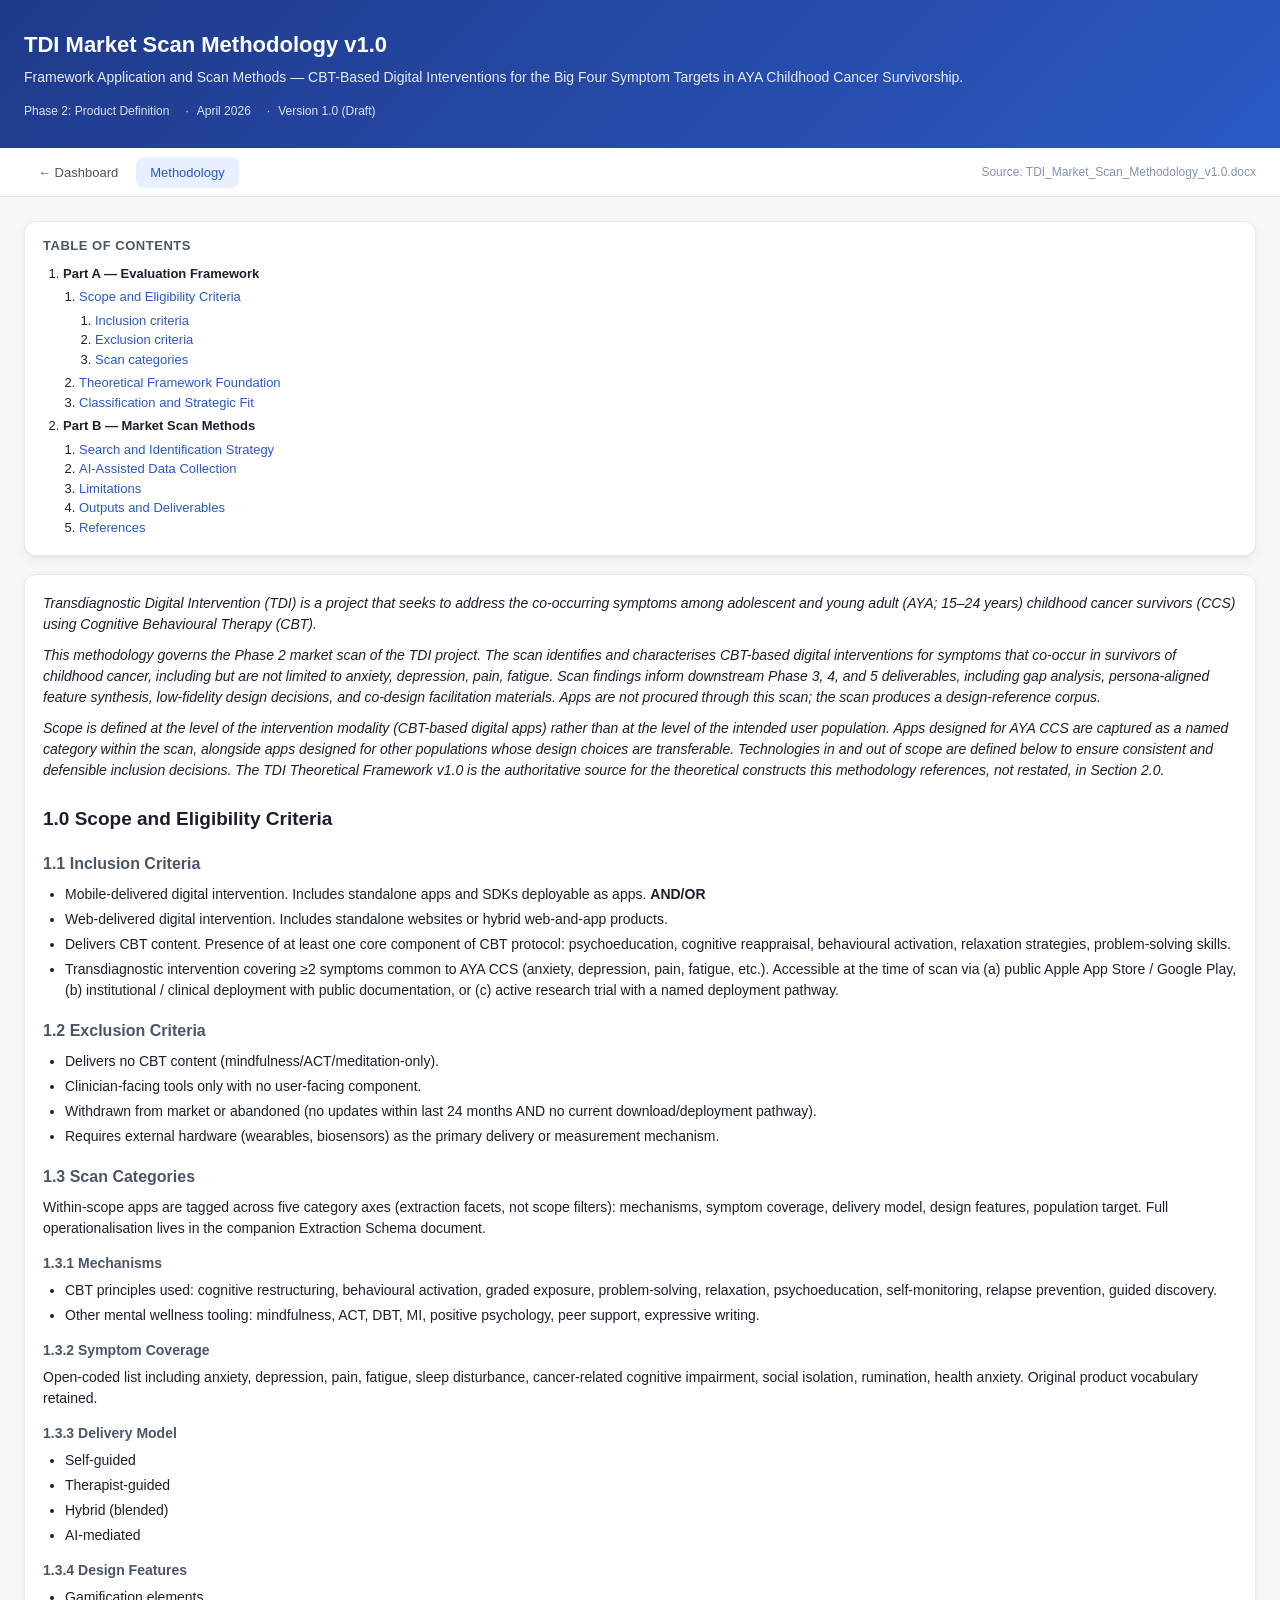
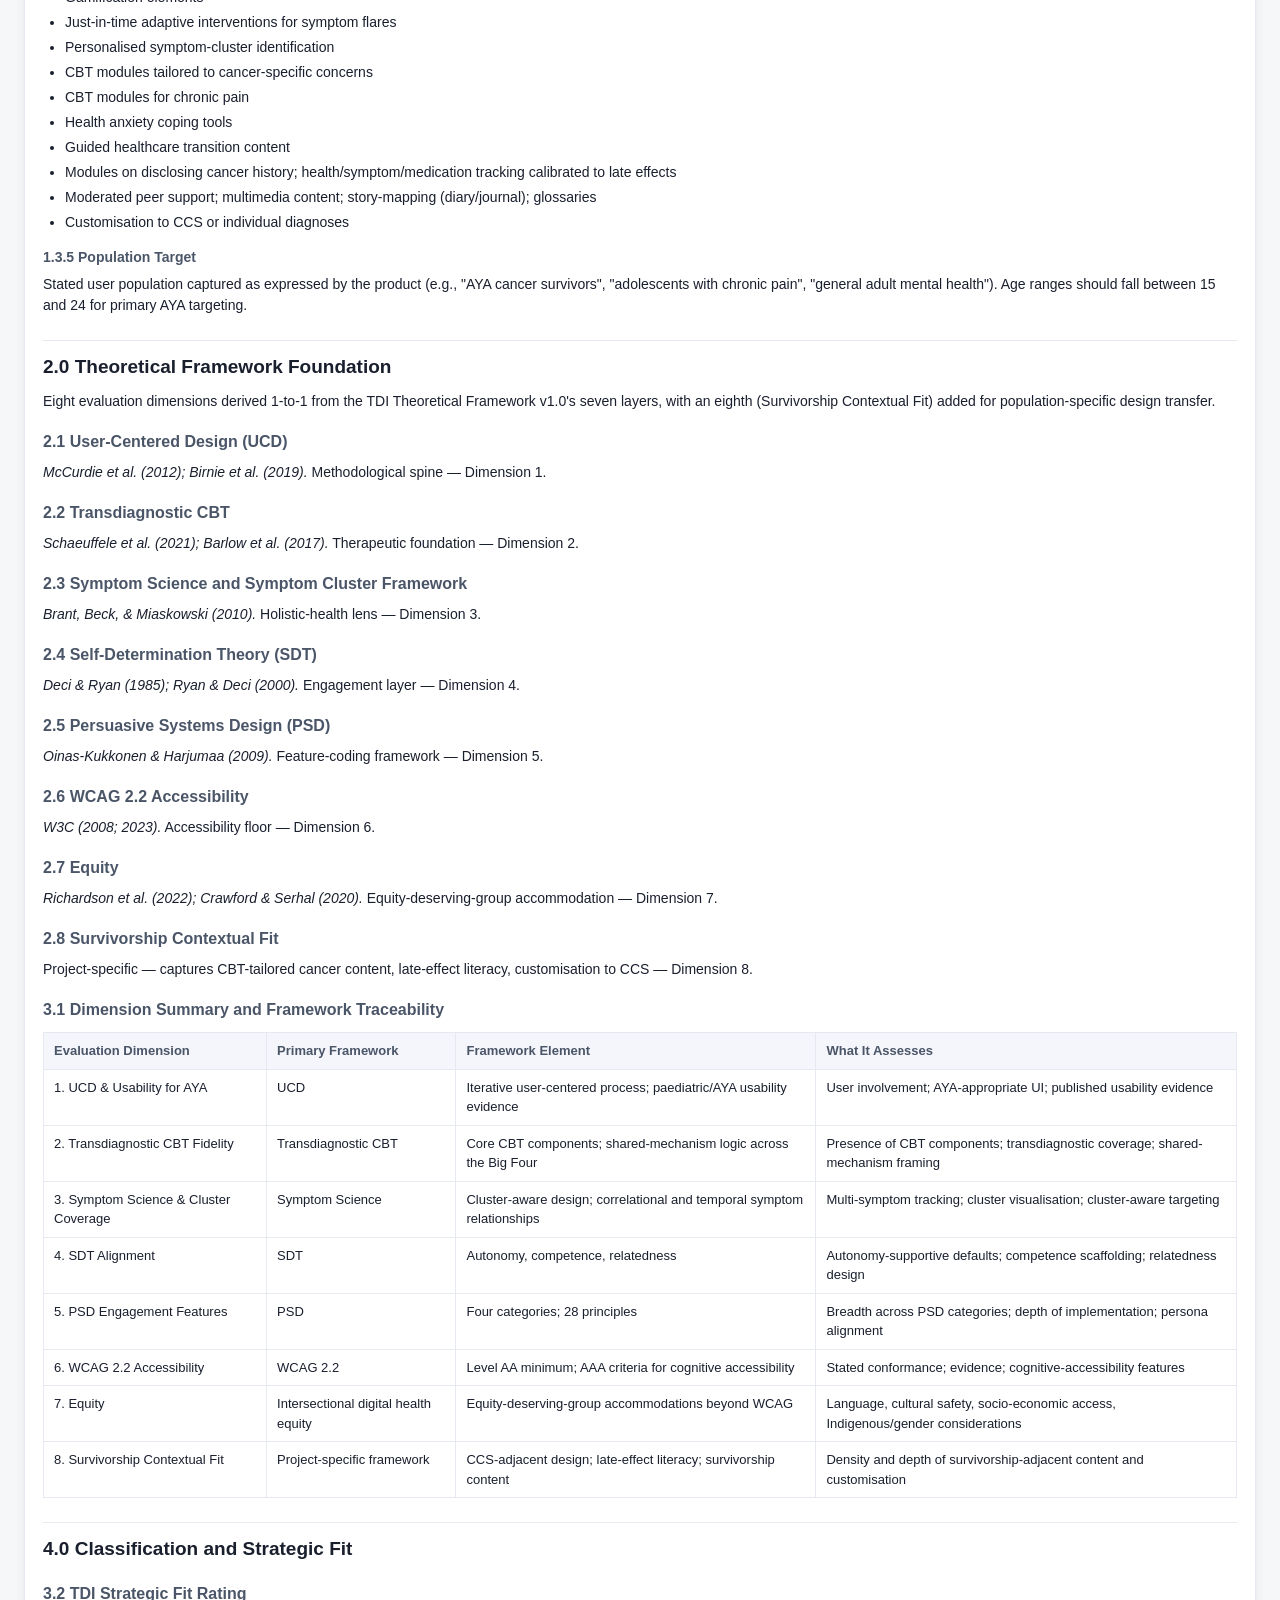
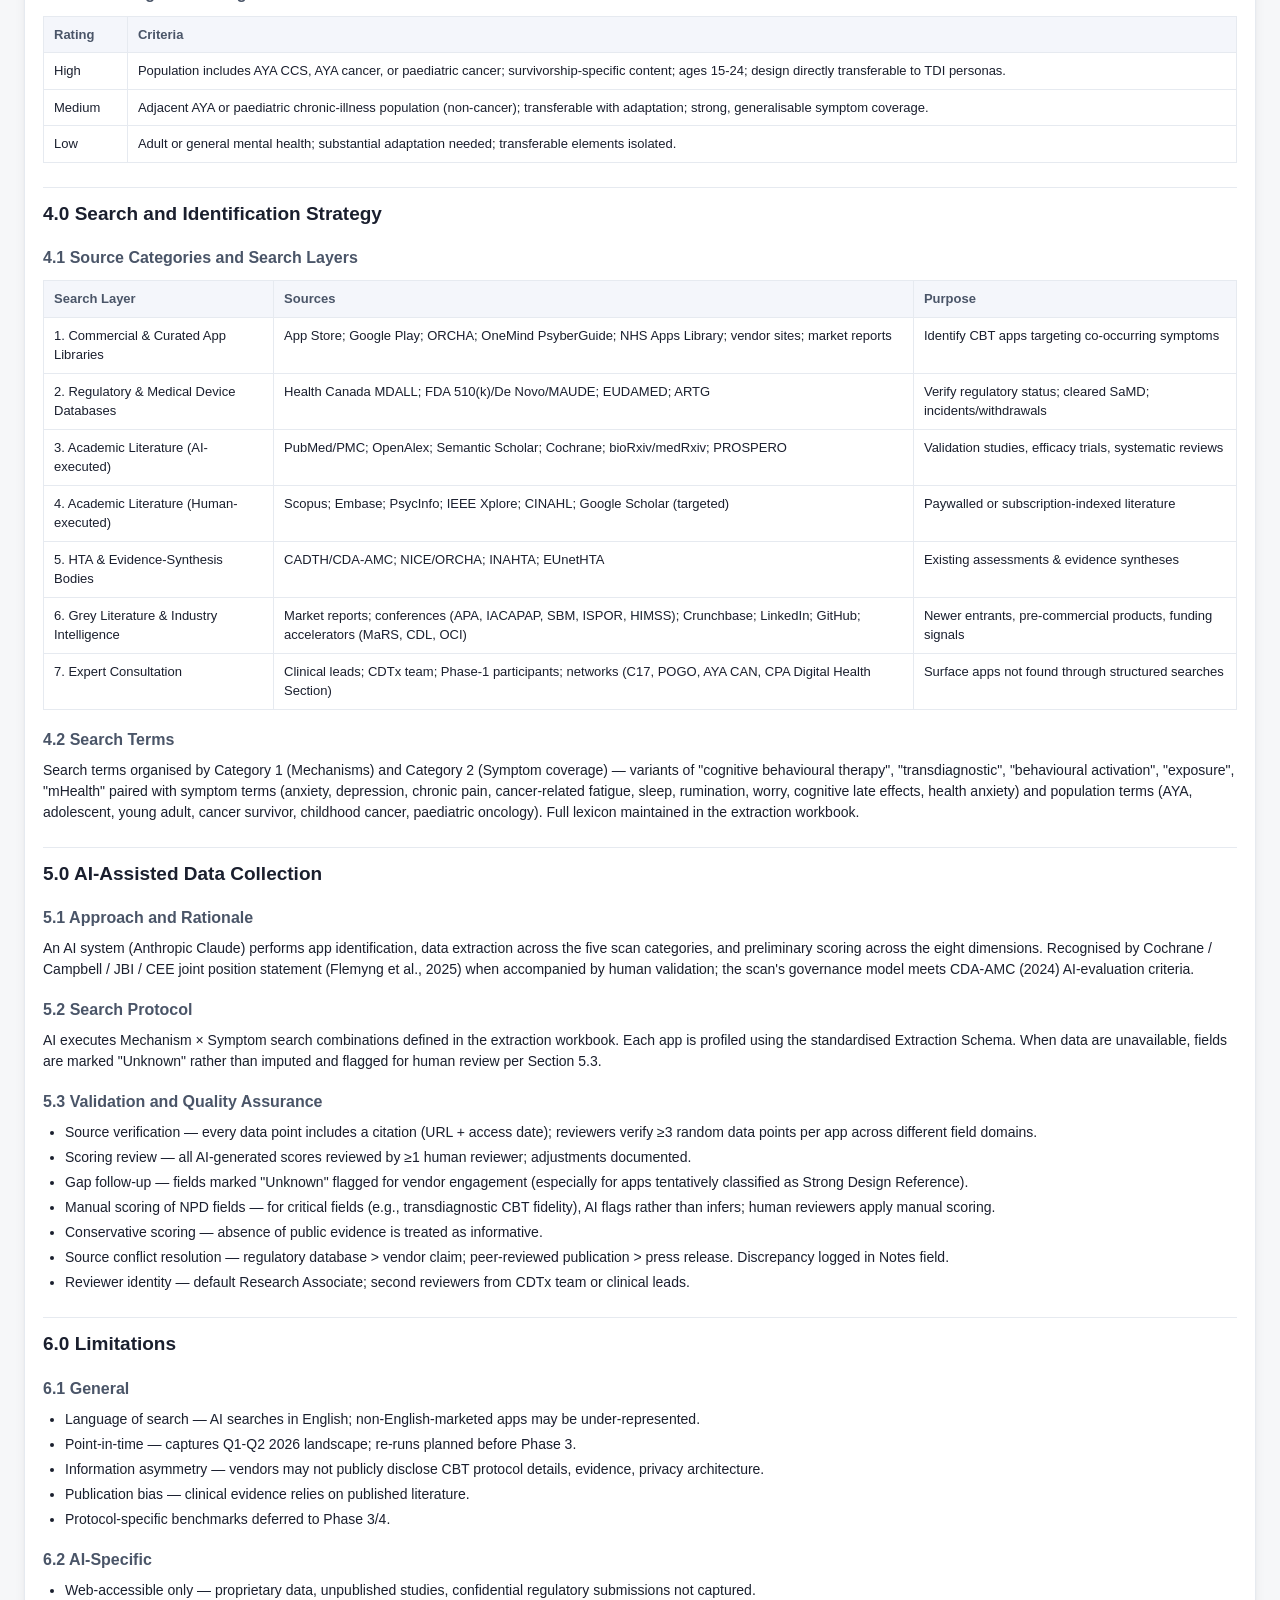
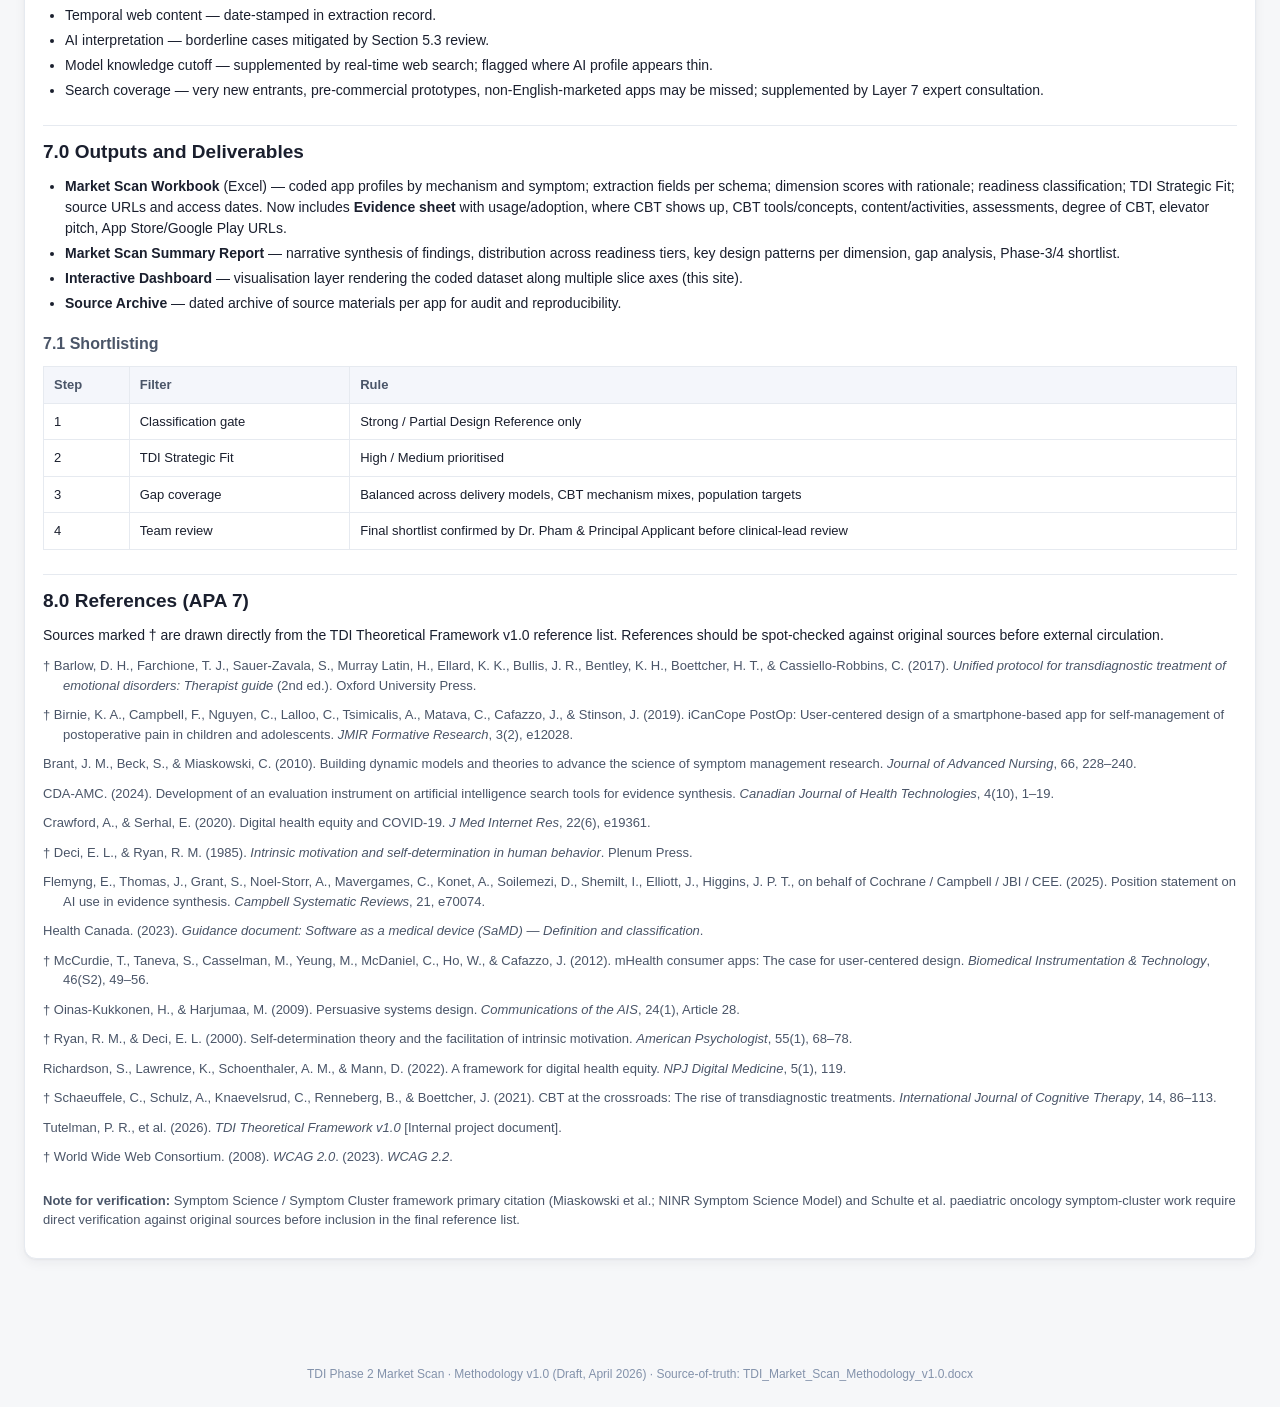
==== methodology.html @ 1209a98f "Add files via upload" ====
<!DOCTYPE html>
<html lang="en">
<head>
<meta charset="UTF-8" />
<meta name="viewport" content="width=device-width, initial-scale=1.0" />
<title>TDI Phase 2 Market Scan — Methodology v1.0</title>
<link rel="stylesheet" href="styles.css" />
</head>
<body>

<header class="hero">
  <div class="hero-inner">
    <h1>TDI Market Scan Methodology v1.0</h1>
    <p class="lede">Framework Application and Scan Methods — CBT-Based Digital Interventions for the Big Four Symptom Targets in AYA Childhood Cancer Survivorship.</p>
    <div class="hero-meta">
      <span>Phase 2: Product Definition</span>
      <span>April 2026</span>
      <span>Version 1.0 (Draft)</span>
    </div>
  </div>
</header>

<nav class="tabs">
  <div class="tabs-inner">
    <button><a href="index.html" style="color:inherit;text-decoration:none;">&larr; Dashboard</a></button>
    <button class="active">Methodology</button>
    <div class="spacer"></div>
    <span class="meta">Source: TDI_Market_Scan_Methodology_v1.0.docx</span>
  </div>
</nav>

<main class="shell">

  <div class="method-toc">
    <h3>Table of Contents</h3>
    <ol>
      <li><strong>Part A — Evaluation Framework</strong>
        <ol>
          <li><a href="#s1">Scope and Eligibility Criteria</a>
            <ol>
              <li><a href="#s1-1">Inclusion criteria</a></li>
              <li><a href="#s1-2">Exclusion criteria</a></li>
              <li><a href="#s1-3">Scan categories</a></li>
            </ol>
          </li>
          <li><a href="#s2">Theoretical Framework Foundation</a></li>
          <li><a href="#s3">Classification and Strategic Fit</a></li>
        </ol>
      </li>
      <li><strong>Part B — Market Scan Methods</strong>
        <ol>
          <li><a href="#s4">Search and Identification Strategy</a></li>
          <li><a href="#s5">AI-Assisted Data Collection</a></li>
          <li><a href="#s6">Limitations</a></li>
          <li><a href="#s7">Outputs and Deliverables</a></li>
          <li><a href="#s8">References</a></li>
        </ol>
      </li>
    </ol>
  </div>

  <article class="panel method-body">

    <p><em>Transdiagnostic Digital Intervention (TDI) is a project that seeks to address the co-occurring symptoms among adolescent and young adult (AYA; 15–24 years) childhood cancer survivors (CCS) using Cognitive Behavioural Therapy (CBT).</em></p>
    <p><em>This methodology governs the Phase 2 market scan of the TDI project. The scan identifies and characterises CBT-based digital interventions for symptoms that co-occur in survivors of childhood cancer, including but are not limited to anxiety, depression, pain, fatigue. Scan findings inform downstream Phase 3, 4, and 5 deliverables, including gap analysis, persona-aligned feature synthesis, low-fidelity design decisions, and co-design facilitation materials. Apps are not procured through this scan; the scan produces a design-reference corpus.</em></p>
    <p><em>Scope is defined at the level of the intervention modality (CBT-based digital apps) rather than at the level of the intended user population. Apps designed for AYA CCS are captured as a named category within the scan, alongside apps designed for other populations whose design choices are transferable. Technologies in and out of scope are defined below to ensure consistent and defensible inclusion decisions. The TDI Theoretical Framework v1.0 is the authoritative source for the theoretical constructs this methodology references, not restated, in Section 2.0.</em></p>

    <h2 id="s1">1.0 Scope and Eligibility Criteria</h2>

    <h3 id="s1-1">1.1 Inclusion Criteria</h3>
    <ul>
      <li>Mobile-delivered digital intervention. Includes standalone apps and SDKs deployable as apps. <strong>AND/OR</strong></li>
      <li>Web-delivered digital intervention. Includes standalone websites or hybrid web-and-app products.</li>
      <li>Delivers CBT content. Presence of at least one core component of CBT protocol: psychoeducation, cognitive reappraisal, behavioural activation, relaxation strategies, problem-solving skills.</li>
      <li>Transdiagnostic intervention covering ≥2 symptoms common to AYA CCS (anxiety, depression, pain, fatigue, etc.). Accessible at the time of scan via (a) public Apple App Store / Google Play, (b) institutional / clinical deployment with public documentation, or (c) active research trial with a named deployment pathway.</li>
    </ul>

    <h3 id="s1-2">1.2 Exclusion Criteria</h3>
    <ul>
      <li>Delivers no CBT content (mindfulness/ACT/meditation-only).</li>
      <li>Clinician-facing tools only with no user-facing component.</li>
      <li>Withdrawn from market or abandoned (no updates within last 24 months AND no current download/deployment pathway).</li>
      <li>Requires external hardware (wearables, biosensors) as the primary delivery or measurement mechanism.</li>
    </ul>

    <h3 id="s1-3">1.3 Scan Categories</h3>
    <p>Within-scope apps are tagged across five category axes (extraction facets, not scope filters): mechanisms, symptom coverage, delivery model, design features, population target. Full operationalisation lives in the companion Extraction Schema document.</p>

    <h4>1.3.1 Mechanisms</h4>
    <ul>
      <li>CBT principles used: cognitive restructuring, behavioural activation, graded exposure, problem-solving, relaxation, psychoeducation, self-monitoring, relapse prevention, guided discovery.</li>
      <li>Other mental wellness tooling: mindfulness, ACT, DBT, MI, positive psychology, peer support, expressive writing.</li>
    </ul>

    <h4>1.3.2 Symptom Coverage</h4>
    <p>Open-coded list including anxiety, depression, pain, fatigue, sleep disturbance, cancer-related cognitive impairment, social isolation, rumination, health anxiety. Original product vocabulary retained.</p>

    <h4>1.3.3 Delivery Model</h4>
    <ul>
      <li>Self-guided</li>
      <li>Therapist-guided</li>
      <li>Hybrid (blended)</li>
      <li>AI-mediated</li>
    </ul>

    <h4>1.3.4 Design Features</h4>
    <ul>
      <li>Gamification elements</li>
      <li>Just-in-time adaptive interventions for symptom flares</li>
      <li>Personalised symptom-cluster identification</li>
      <li>CBT modules tailored to cancer-specific concerns</li>
      <li>CBT modules for chronic pain</li>
      <li>Health anxiety coping tools</li>
      <li>Guided healthcare transition content</li>
      <li>Modules on disclosing cancer history; health/symptom/medication tracking calibrated to late effects</li>
      <li>Moderated peer support; multimedia content; story-mapping (diary/journal); glossaries</li>
      <li>Customisation to CCS or individual diagnoses</li>
    </ul>

    <h4>1.3.5 Population Target</h4>
    <p>Stated user population captured as expressed by the product (e.g., "AYA cancer survivors", "adolescents with chronic pain", "general adult mental health"). Age ranges should fall between 15 and 24 for primary AYA targeting.</p>

    <h2 id="s2">2.0 Theoretical Framework Foundation</h2>
    <p>Eight evaluation dimensions derived 1-to-1 from the TDI Theoretical Framework v1.0's seven layers, with an eighth (Survivorship Contextual Fit) added for population-specific design transfer.</p>

    <h3>2.1 User-Centered Design (UCD)</h3>
    <p><em>McCurdie et al. (2012); Birnie et al. (2019).</em> Methodological spine — Dimension 1.</p>
    <h3>2.2 Transdiagnostic CBT</h3>
    <p><em>Schaeuffele et al. (2021); Barlow et al. (2017).</em> Therapeutic foundation — Dimension 2.</p>
    <h3>2.3 Symptom Science and Symptom Cluster Framework</h3>
    <p><em>Brant, Beck, &amp; Miaskowski (2010).</em> Holistic-health lens — Dimension 3.</p>
    <h3>2.4 Self-Determination Theory (SDT)</h3>
    <p><em>Deci &amp; Ryan (1985); Ryan &amp; Deci (2000).</em> Engagement layer — Dimension 4.</p>
    <h3>2.5 Persuasive Systems Design (PSD)</h3>
    <p><em>Oinas-Kukkonen &amp; Harjumaa (2009).</em> Feature-coding framework — Dimension 5.</p>
    <h3>2.6 WCAG 2.2 Accessibility</h3>
    <p><em>W3C (2008; 2023).</em> Accessibility floor — Dimension 6.</p>
    <h3>2.7 Equity</h3>
    <p><em>Richardson et al. (2022); Crawford &amp; Serhal (2020).</em> Equity-deserving-group accommodation — Dimension 7.</p>
    <h3>2.8 Survivorship Contextual Fit</h3>
    <p>Project-specific — captures CBT-tailored cancer content, late-effect literacy, customisation to CCS — Dimension 8.</p>

    <h3>3.1 Dimension Summary and Framework Traceability</h3>
    <table>
      <thead><tr><th>Evaluation Dimension</th><th>Primary Framework</th><th>Framework Element</th><th>What It Assesses</th></tr></thead>
      <tbody>
        <tr><td>1. UCD &amp; Usability for AYA</td><td>UCD</td><td>Iterative user-centered process; paediatric/AYA usability evidence</td><td>User involvement; AYA-appropriate UI; published usability evidence</td></tr>
        <tr><td>2. Transdiagnostic CBT Fidelity</td><td>Transdiagnostic CBT</td><td>Core CBT components; shared-mechanism logic across the Big Four</td><td>Presence of CBT components; transdiagnostic coverage; shared-mechanism framing</td></tr>
        <tr><td>3. Symptom Science &amp; Cluster Coverage</td><td>Symptom Science</td><td>Cluster-aware design; correlational and temporal symptom relationships</td><td>Multi-symptom tracking; cluster visualisation; cluster-aware targeting</td></tr>
        <tr><td>4. SDT Alignment</td><td>SDT</td><td>Autonomy, competence, relatedness</td><td>Autonomy-supportive defaults; competence scaffolding; relatedness design</td></tr>
        <tr><td>5. PSD Engagement Features</td><td>PSD</td><td>Four categories; 28 principles</td><td>Breadth across PSD categories; depth of implementation; persona alignment</td></tr>
        <tr><td>6. WCAG 2.2 Accessibility</td><td>WCAG 2.2</td><td>Level AA minimum; AAA criteria for cognitive accessibility</td><td>Stated conformance; evidence; cognitive-accessibility features</td></tr>
        <tr><td>7. Equity</td><td>Intersectional digital health equity</td><td>Equity-deserving-group accommodations beyond WCAG</td><td>Language, cultural safety, socio-economic access, Indigenous/gender considerations</td></tr>
        <tr><td>8. Survivorship Contextual Fit</td><td>Project-specific framework</td><td>CCS-adjacent design; late-effect literacy; survivorship content</td><td>Density and depth of survivorship-adjacent content and customisation</td></tr>
      </tbody>
    </table>

    <h2 id="s3">4.0 Classification and Strategic Fit</h2>
    <h3>3.2 TDI Strategic Fit Rating</h3>
    <table>
      <thead><tr><th>Rating</th><th>Criteria</th></tr></thead>
      <tbody>
        <tr><td>High</td><td>Population includes AYA CCS, AYA cancer, or paediatric cancer; survivorship-specific content; ages 15-24; design directly transferable to TDI personas.</td></tr>
        <tr><td>Medium</td><td>Adjacent AYA or paediatric chronic-illness population (non-cancer); transferable with adaptation; strong, generalisable symptom coverage.</td></tr>
        <tr><td>Low</td><td>Adult or general mental health; substantial adaptation needed; transferable elements isolated.</td></tr>
      </tbody>
    </table>

    <h2 id="s4">4.0 Search and Identification Strategy</h2>
    <h3>4.1 Source Categories and Search Layers</h3>
    <table>
      <thead><tr><th>Search Layer</th><th>Sources</th><th>Purpose</th></tr></thead>
      <tbody>
        <tr><td>1. Commercial &amp; Curated App Libraries</td><td>App Store; Google Play; ORCHA; OneMind PsyberGuide; NHS Apps Library; vendor sites; market reports</td><td>Identify CBT apps targeting co-occurring symptoms</td></tr>
        <tr><td>2. Regulatory &amp; Medical Device Databases</td><td>Health Canada MDALL; FDA 510(k)/De Novo/MAUDE; EUDAMED; ARTG</td><td>Verify regulatory status; cleared SaMD; incidents/withdrawals</td></tr>
        <tr><td>3. Academic Literature (AI-executed)</td><td>PubMed/PMC; OpenAlex; Semantic Scholar; Cochrane; bioRxiv/medRxiv; PROSPERO</td><td>Validation studies, efficacy trials, systematic reviews</td></tr>
        <tr><td>4. Academic Literature (Human-executed)</td><td>Scopus; Embase; PsycInfo; IEEE Xplore; CINAHL; Google Scholar (targeted)</td><td>Paywalled or subscription-indexed literature</td></tr>
        <tr><td>5. HTA &amp; Evidence-Synthesis Bodies</td><td>CADTH/CDA-AMC; NICE/ORCHA; INAHTA; EUnetHTA</td><td>Existing assessments &amp; evidence syntheses</td></tr>
        <tr><td>6. Grey Literature &amp; Industry Intelligence</td><td>Market reports; conferences (APA, IACAPAP, SBM, ISPOR, HIMSS); Crunchbase; LinkedIn; GitHub; accelerators (MaRS, CDL, OCI)</td><td>Newer entrants, pre-commercial products, funding signals</td></tr>
        <tr><td>7. Expert Consultation</td><td>Clinical leads; CDTx team; Phase-1 participants; networks (C17, POGO, AYA CAN, CPA Digital Health Section)</td><td>Surface apps not found through structured searches</td></tr>
      </tbody>
    </table>

    <h3>4.2 Search Terms</h3>
    <p>Search terms organised by Category 1 (Mechanisms) and Category 2 (Symptom coverage) — variants of "cognitive behavioural therapy", "transdiagnostic", "behavioural activation", "exposure", "mHealth" paired with symptom terms (anxiety, depression, chronic pain, cancer-related fatigue, sleep, rumination, worry, cognitive late effects, health anxiety) and population terms (AYA, adolescent, young adult, cancer survivor, childhood cancer, paediatric oncology). Full lexicon maintained in the extraction workbook.</p>

    <h2 id="s5">5.0 AI-Assisted Data Collection</h2>
    <h3>5.1 Approach and Rationale</h3>
    <p>An AI system (Anthropic Claude) performs app identification, data extraction across the five scan categories, and preliminary scoring across the eight dimensions. Recognised by Cochrane / Campbell / JBI / CEE joint position statement (Flemyng et al., 2025) when accompanied by human validation; the scan's governance model meets CDA-AMC (2024) AI-evaluation criteria.</p>
    <h3>5.2 Search Protocol</h3>
    <p>AI executes Mechanism × Symptom search combinations defined in the extraction workbook. Each app is profiled using the standardised Extraction Schema. When data are unavailable, fields are marked "Unknown" rather than imputed and flagged for human review per Section 5.3.</p>
    <h3>5.3 Validation and Quality Assurance</h3>
    <ul>
      <li>Source verification — every data point includes a citation (URL + access date); reviewers verify ≥3 random data points per app across different field domains.</li>
      <li>Scoring review — all AI-generated scores reviewed by ≥1 human reviewer; adjustments documented.</li>
      <li>Gap follow-up — fields marked "Unknown" flagged for vendor engagement (especially for apps tentatively classified as Strong Design Reference).</li>
      <li>Manual scoring of NPD fields — for critical fields (e.g., transdiagnostic CBT fidelity), AI flags rather than infers; human reviewers apply manual scoring.</li>
      <li>Conservative scoring — absence of public evidence is treated as informative.</li>
      <li>Source conflict resolution — regulatory database &gt; vendor claim; peer-reviewed publication &gt; press release. Discrepancy logged in Notes field.</li>
      <li>Reviewer identity — default Research Associate; second reviewers from CDTx team or clinical leads.</li>
    </ul>

    <h2 id="s6">6.0 Limitations</h2>
    <h3>6.1 General</h3>
    <ul>
      <li>Language of search — AI searches in English; non-English-marketed apps may be under-represented.</li>
      <li>Point-in-time — captures Q1-Q2 2026 landscape; re-runs planned before Phase 3.</li>
      <li>Information asymmetry — vendors may not publicly disclose CBT protocol details, evidence, privacy architecture.</li>
      <li>Publication bias — clinical evidence relies on published literature.</li>
      <li>Protocol-specific benchmarks deferred to Phase 3/4.</li>
    </ul>
    <h3>6.2 AI-Specific</h3>
    <ul>
      <li>Web-accessible only — proprietary data, unpublished studies, confidential regulatory submissions not captured.</li>
      <li>Temporal web content — date-stamped in extraction record.</li>
      <li>AI interpretation — borderline cases mitigated by Section 5.3 review.</li>
      <li>Model knowledge cutoff — supplemented by real-time web search; flagged where AI profile appears thin.</li>
      <li>Search coverage — very new entrants, pre-commercial prototypes, non-English-marketed apps may be missed; supplemented by Layer 7 expert consultation.</li>
    </ul>

    <h2 id="s7">7.0 Outputs and Deliverables</h2>
    <ul>
      <li><strong>Market Scan Workbook</strong> (Excel) — coded app profiles by mechanism and symptom; extraction fields per schema; dimension scores with rationale; readiness classification; TDI Strategic Fit; source URLs and access dates. Now includes <strong>Evidence sheet</strong> with usage/adoption, where CBT shows up, CBT tools/concepts, content/activities, assessments, degree of CBT, elevator pitch, App Store/Google Play URLs.</li>
      <li><strong>Market Scan Summary Report</strong> — narrative synthesis of findings, distribution across readiness tiers, key design patterns per dimension, gap analysis, Phase-3/4 shortlist.</li>
      <li><strong>Interactive Dashboard</strong> — visualisation layer rendering the coded dataset along multiple slice axes (this site).</li>
      <li><strong>Source Archive</strong> — dated archive of source materials per app for audit and reproducibility.</li>
    </ul>
    <h3>7.1 Shortlisting</h3>
    <table>
      <thead><tr><th>Step</th><th>Filter</th><th>Rule</th></tr></thead>
      <tbody>
        <tr><td>1</td><td>Classification gate</td><td>Strong / Partial Design Reference only</td></tr>
        <tr><td>2</td><td>TDI Strategic Fit</td><td>High / Medium prioritised</td></tr>
        <tr><td>3</td><td>Gap coverage</td><td>Balanced across delivery models, CBT mechanism mixes, population targets</td></tr>
        <tr><td>4</td><td>Team review</td><td>Final shortlist confirmed by Dr. Pham &amp; Principal Applicant before clinical-lead review</td></tr>
      </tbody>
    </table>

    <h2 id="s8">8.0 References (APA 7)</h2>
    <p>Sources marked † are drawn directly from the TDI Theoretical Framework v1.0 reference list. References should be spot-checked against original sources before external circulation.</p>
    <div class="ref-list">
      <p>† Barlow, D. H., Farchione, T. J., Sauer-Zavala, S., Murray Latin, H., Ellard, K. K., Bullis, J. R., Bentley, K. H., Boettcher, H. T., &amp; Cassiello-Robbins, C. (2017). <em>Unified protocol for transdiagnostic treatment of emotional disorders: Therapist guide</em> (2nd ed.). Oxford University Press.</p>
      <p>† Birnie, K. A., Campbell, F., Nguyen, C., Lalloo, C., Tsimicalis, A., Matava, C., Cafazzo, J., &amp; Stinson, J. (2019). iCanCope PostOp: User-centered design of a smartphone-based app for self-management of postoperative pain in children and adolescents. <em>JMIR Formative Research</em>, 3(2), e12028.</p>
      <p>Brant, J. M., Beck, S., &amp; Miaskowski, C. (2010). Building dynamic models and theories to advance the science of symptom management research. <em>Journal of Advanced Nursing</em>, 66, 228–240.</p>
      <p>CDA-AMC. (2024). Development of an evaluation instrument on artificial intelligence search tools for evidence synthesis. <em>Canadian Journal of Health Technologies</em>, 4(10), 1–19.</p>
      <p>Crawford, A., &amp; Serhal, E. (2020). Digital health equity and COVID-19. <em>J Med Internet Res</em>, 22(6), e19361.</p>
      <p>† Deci, E. L., &amp; Ryan, R. M. (1985). <em>Intrinsic motivation and self-determination in human behavior</em>. Plenum Press.</p>
      <p>Flemyng, E., Thomas, J., Grant, S., Noel-Storr, A., Mavergames, C., Konet, A., Soilemezi, D., Shemilt, I., Elliott, J., Higgins, J. P. T., on behalf of Cochrane / Campbell / JBI / CEE. (2025). Position statement on AI use in evidence synthesis. <em>Campbell Systematic Reviews</em>, 21, e70074.</p>
      <p>Health Canada. (2023). <em>Guidance document: Software as a medical device (SaMD) — Definition and classification</em>.</p>
      <p>† McCurdie, T., Taneva, S., Casselman, M., Yeung, M., McDaniel, C., Ho, W., &amp; Cafazzo, J. (2012). mHealth consumer apps: The case for user-centered design. <em>Biomedical Instrumentation &amp; Technology</em>, 46(S2), 49–56.</p>
      <p>† Oinas-Kukkonen, H., &amp; Harjumaa, M. (2009). Persuasive systems design. <em>Communications of the AIS</em>, 24(1), Article 28.</p>
      <p>† Ryan, R. M., &amp; Deci, E. L. (2000). Self-determination theory and the facilitation of intrinsic motivation. <em>American Psychologist</em>, 55(1), 68–78.</p>
      <p>Richardson, S., Lawrence, K., Schoenthaler, A. M., &amp; Mann, D. (2022). A framework for digital health equity. <em>NPJ Digital Medicine</em>, 5(1), 119.</p>
      <p>† Schaeuffele, C., Schulz, A., Knaevelsrud, C., Renneberg, B., &amp; Boettcher, J. (2021). CBT at the crossroads: The rise of transdiagnostic treatments. <em>International Journal of Cognitive Therapy</em>, 14, 86–113.</p>
      <p>Tutelman, P. R., et al. (2026). <em>TDI Theoretical Framework v1.0</em> [Internal project document].</p>
      <p>† World Wide Web Consortium. (2008). <em>WCAG 2.0</em>. (2023). <em>WCAG 2.2</em>.</p>
    </div>
    <p style="margin-top:24px;color:var(--ink-soft);font-size:13px;"><strong>Note for verification:</strong> Symptom Science / Symptom Cluster framework primary citation (Miaskowski et al.; NINR Symptom Science Model) and Schulte et al. paediatric oncology symptom-cluster work require direct verification against original sources before inclusion in the final reference list.</p>

  </article>

</main>

<footer>
  <div>TDI Phase 2 Market Scan · Methodology v1.0 (Draft, April 2026) · Source-of-truth: TDI_Market_Scan_Methodology_v1.0.docx</div>
</footer>

</body>
</html>
---- styles.css ----
/* TDI Phase 2 Market Scan Dashboard — vanilla CSS, GitHub-Pages-ready */
:root {
  --bg: #f6f7f9;
  --panel: #ffffff;
  --ink: #1a1f2e;
  --ink-soft: #4a5568;
  --muted: #8392ab;
  --line: #e6eaf0;
  --accent: #2b59c3;
  --accent-soft: #e8efff;
  --good: #1c8b5a;
  --warn: #c97f00;
  --bad: #b3261e;
  --neutral: #6b7280;
  --shadow: 0 1px 2px rgba(20,20,30,.04), 0 4px 12px rgba(20,20,30,.05);
}
* { box-sizing: border-box; }
html, body { margin:0; padding:0; }
body {
  background: var(--bg);
  color: var(--ink);
  font-family: -apple-system, BlinkMacSystemFont, "Segoe UI", Roboto, Helvetica, Arial, sans-serif;
  font-size: 14px;
  line-height: 1.5;
}
a { color: var(--accent); text-decoration: none; }
a:hover { text-decoration: underline; }

.shell { max-width: 1280px; margin: 0 auto; padding: 24px 24px 64px; }
header.hero {
  background: linear-gradient(135deg, #1f3a8a 0%, #2b59c3 100%);
  color: white;
  padding: 28px 24px;
}
.hero-inner { max-width: 1280px; margin: 0 auto; }
.hero h1 { margin: 0 0 6px; font-size: 22px; font-weight: 600; }
.hero p.lede { margin: 0; opacity: .9; font-size: 14px; }
.hero-meta { display:flex; gap:16px; flex-wrap:wrap; margin-top:14px; font-size:12px; opacity:.85; }
.hero-meta span::before { content: "·"; margin-right: 8px; }
.hero-meta span:first-child::before { content: ""; margin-right: 0; }

nav.tabs {
  background: white; border-bottom: 1px solid var(--line); position: sticky; top: 0; z-index: 50;
}
.tabs-inner {
  max-width: 1280px; margin: 0 auto; padding: 0 24px;
  display: flex; gap: 4px; align-items: center; height: 48px;
}
.tabs-inner button {
  appearance: none; background: none; border: 0; cursor: pointer;
  padding: 8px 14px; font-size: 13px; color: var(--ink-soft);
  border-radius: 8px; font-weight: 500;
}
.tabs-inner button:hover, .tabs-inner button.active { background: var(--accent-soft); color: var(--accent); }
.tabs-inner .spacer { flex: 1; }
.tabs-inner .meta { color: var(--muted); font-size: 12px; }

.kpi-grid { display: grid; grid-template-columns: repeat(4, 1fr); gap: 16px; margin-bottom: 20px; }
.kpi { background: var(--panel); border: 1px solid var(--line); border-radius: 12px; padding: 16px; box-shadow: var(--shadow); }
.kpi .label { font-size: 12px; color: var(--muted); text-transform: uppercase; letter-spacing: .04em; }
.kpi .value { font-size: 28px; font-weight: 700; margin-top: 6px; }
.kpi .sub { font-size: 12px; color: var(--ink-soft); margin-top: 4px; }

.panel { background: var(--panel); border: 1px solid var(--line); border-radius: 12px; box-shadow: var(--shadow); padding: 18px; margin-bottom: 18px; }
.panel h2 { margin: 0 0 12px; font-size: 16px; font-weight: 600; }
.panel h3 { margin: 0 0 8px; font-size: 14px; font-weight: 600; color: var(--ink-soft); }

.chart-grid { display: grid; grid-template-columns: repeat(2, 1fr); gap: 16px; }
@media (max-width: 980px) {
  .chart-grid { grid-template-columns: 1fr; }
  .kpi-grid { grid-template-columns: repeat(2, 1fr); }
}
.chart-card { background: var(--panel); border:1px solid var(--line); border-radius: 12px; padding: 16px; box-shadow: var(--shadow); }
.chart-card h3 { margin-top: 0; }
.chart-wrap { position: relative; height: 280px; }

.filter-row {
  display: grid; grid-template-columns: 2fr 1fr 1fr 1fr 1fr 1fr; gap: 10px;
  align-items: end; margin-bottom: 16px;
}
@media (max-width: 980px) { .filter-row { grid-template-columns: 1fr 1fr; } }
.filter-row label { display: block; font-size: 11px; color: var(--muted); text-transform: uppercase; letter-spacing: .04em; margin-bottom: 4px; }
.filter-row input[type=text], .filter-row select {
  width: 100%; padding: 8px 10px; border: 1px solid var(--line); border-radius: 8px; background: white;
  font-size: 13px; color: var(--ink);
}
.filter-row input[type=text]:focus, .filter-row select:focus {
  outline: 2px solid var(--accent-soft); border-color: var(--accent);
}
.chip-row { display: flex; flex-wrap: wrap; gap: 6px; margin-bottom: 8px; }
.chip {
  display: inline-flex; align-items: center; gap: 6px;
  padding: 4px 10px; border-radius: 999px; font-size: 12px;
  background: var(--accent-soft); color: var(--accent); cursor: pointer; border: 1px solid transparent;
}
.chip.off { background: #f1f3f8; color: var(--muted); }
.chip:hover { border-color: var(--accent); }
.clear-btn { background: none; border: 0; color: var(--accent); cursor: pointer; padding: 4px 8px; font-size: 12px; }

table.scan { width: 100%; border-collapse: collapse; font-size: 13px; }
table.scan th, table.scan td { padding: 8px 10px; border-bottom: 1px solid var(--line); text-align: left; vertical-align: top; }
table.scan th {
  background: #f4f6fb; color: var(--ink-soft); font-weight: 600; font-size: 12px;
  text-transform: uppercase; letter-spacing: .04em; cursor: pointer; user-select: none;
  position: sticky; top: 0; z-index: 5;
}
table.scan th.sort-asc::after { content: " ▲"; color: var(--accent); }
table.scan th.sort-desc::after { content: " ▼"; color: var(--accent); }
table.scan tbody tr { background: white; }
table.scan tbody tr:hover { background: #fafbff; cursor: pointer; }
.product-name { font-weight: 600; }
.country-tag { display: inline-block; font-size: 11px; padding: 2px 8px; border-radius: 999px; background: #f1f3f8; color: var(--ink-soft); }
.symptom-tags { display: flex; flex-wrap: wrap; gap: 4px; }
.tag { display: inline-block; font-size: 11px; padding: 2px 7px; border-radius: 999px; background: var(--accent-soft); color: var(--accent); }
.tag.muted { background: #f1f3f8; color: var(--muted); }
.tag.good { background: #e6f4ec; color: var(--good); }
.tag.warn { background: #fbf2e1; color: var(--warn); }
.tag.bad { background: #fde7e6; color: var(--bad); }

.cell-yes { color: var(--good); font-weight: 600; }
.cell-no { color: var(--muted); }
.cell-unknown { color: var(--warn); font-style: italic; }

/* View toggle */
.view-toggle-row {
  display: flex; align-items: center; gap: 8px; flex-wrap: wrap;
  padding-top: 8px; border-top: 1px solid var(--line); margin-top: 8px;
}
.view-toggle-label { font-size: 12px; color: var(--muted); text-transform: uppercase; letter-spacing: .04em; }
.view-toggle {
  appearance: none; background: white; border: 1px solid var(--line); border-radius: 8px;
  padding: 6px 12px; font-size: 12px; color: var(--ink-soft); cursor: pointer; font-weight: 500;
}
.view-toggle:hover { border-color: var(--accent); color: var(--accent); }
.view-toggle.active { background: var(--accent); border-color: var(--accent); color: white; }
.view-toggle-hint { font-size: 11px; color: var(--muted); margin-left: auto; }

/* Card grid (catalog) */
.cards-grid {
  display: grid; grid-template-columns: repeat(2, 1fr); gap: 16px;
  margin-bottom: 18px;
}
@media (max-width: 980px) { .cards-grid { grid-template-columns: 1fr; } }

.product-card {
  background: var(--panel); border: 1px solid var(--line); border-radius: 12px;
  box-shadow: var(--shadow); padding: 18px 20px 16px; cursor: pointer;
  display: flex; flex-direction: column; gap: 10px;
  transition: border-color .12s ease, transform .12s ease, box-shadow .12s ease;
}
.product-card:hover { border-color: var(--accent); transform: translateY(-1px); box-shadow: 0 2px 4px rgba(43,89,195,.06), 0 8px 22px rgba(43,89,195,.12); }
.product-card .pc-header { display: flex; gap: 10px; align-items: flex-start; flex-wrap: wrap; }
.product-card .pc-id { font-size: 11px; color: var(--muted); font-weight: 600; letter-spacing: .04em; }
.product-card .pc-name { font-size: 17px; font-weight: 700; line-height: 1.2; }
.product-card .pc-meta { font-size: 12px; color: var(--ink-soft); }
.product-card .pc-meta .sep { color: var(--muted); margin: 0 6px; }
.product-card .pc-pitch {
  font-size: 13px; line-height: 1.5; color: var(--ink);
  background: #f6f8fc; border-left: 3px solid var(--accent); padding: 8px 10px;
  border-radius: 4px;
}
.product-card .pc-stores { display: flex; gap: 6px; flex-wrap: wrap; }
.product-card .pc-tags { display: flex; flex-wrap: wrap; gap: 4px; }
.product-card .pc-tag-row { display: grid; grid-template-columns: 70px 1fr; align-items: start; gap: 6px; font-size: 11px; }
.product-card .pc-tag-row > .label { color: var(--muted); text-transform: uppercase; letter-spacing: .04em; padding-top: 3px; }

.product-card .pc-evidence {
  display: grid; grid-template-columns: 1fr 1fr; gap: 8px 14px;
  padding-top: 10px; border-top: 1px solid var(--line); margin-top: 4px;
}
.product-card .pc-evidence .field { font-size: 12px; }
.product-card .pc-evidence .field-label {
  font-size: 10px; color: var(--muted); text-transform: uppercase; letter-spacing: .04em;
  font-weight: 600; margin-bottom: 2px;
}
.product-card .pc-evidence .field-value {
  color: var(--ink); display: -webkit-box; -webkit-box-orient: vertical;
  -webkit-line-clamp: 4; line-clamp: 4; overflow: hidden;
}
.product-card .pc-evidence .field-value.unknown { color: var(--warn); font-style: italic; }
.product-card .pc-link {
  margin-top: 4px; font-size: 12px; color: var(--accent); font-weight: 600;
  align-self: flex-start;
}
.product-card .pc-link::after { content: " →"; }
@media (max-width: 720px) { .product-card .pc-evidence { grid-template-columns: 1fr; } }


.modal-back {
  position: fixed; inset: 0; background: rgba(15,20,35,.35); display: none;
  z-index: 200; padding: 24px; overflow: auto;
}
.modal-back.open { display: flex; align-items: flex-start; justify-content: center; }
.modal {
  background: white; border-radius: 14px; max-width: 980px; width: 100%;
  padding: 24px 26px 28px; box-shadow: 0 8px 40px rgba(15,20,35,.18); position: relative;
}
.modal-close {
  position: absolute; top: 12px; right: 14px; appearance: none; background: none; border: 0;
  cursor: pointer; font-size: 22px; color: var(--muted); padding: 6px 10px;
}
.modal h2 { margin: 0 0 4px; font-size: 20px; }
.modal .vendor { color: var(--muted); margin-bottom: 4px; }
.modal .pitch { font-size: 14px; color: var(--ink); margin: 8px 0 14px; padding: 12px 14px; background: var(--accent-soft); border-radius: 8px; }
.modal .store-row { display: flex; gap: 8px; flex-wrap: wrap; margin-bottom: 12px; }
.store-link {
  display: inline-flex; align-items: center; padding: 6px 12px; border-radius: 8px;
  background: #1a1f2e; color: white; font-size: 12px; font-weight: 500;
}
.store-link:hover { background: var(--accent); text-decoration: none; }
.store-link.unknown { background: #cbd2dc; color: white; cursor: default; pointer-events: none; }

.detail-grid {
  display: grid; grid-template-columns: 1fr 1fr; gap: 14px 24px; margin: 12px 0 18px;
  font-size: 13px;
}
.detail-grid .k { color: var(--muted); }
.detail-grid .v { font-weight: 500; }
.detail-section h4 { margin: 16px 0 6px; font-size: 12px; color: var(--muted); text-transform: uppercase; letter-spacing: .04em; }
.detail-section p { margin: 0 0 8px; font-size: 13px; color: var(--ink); white-space: pre-wrap; }
.detail-section ul { margin: 0; padding-left: 18px; font-size: 13px; }
.detail-section ul li { margin-bottom: 2px; }
.cbt-degree-badge {
  display: inline-block; padding: 4px 10px; border-radius: 999px; font-size: 11px; font-weight: 600;
  letter-spacing: .03em; text-transform: uppercase;
}
.cbt-degree-badge.core { background: #e6f4ec; color: var(--good); }
.cbt-degree-badge.mixed { background: #fbf2e1; color: var(--warn); }
.cbt-degree-badge.loose { background: #fde7e6; color: var(--bad); }
.cbt-degree-badge.unknown { background: #f1f3f8; color: var(--muted); }

/* Evidence section in modal */
.evidence-grid { display: grid; grid-template-columns: 1fr 1fr; gap: 10px 24px; }
@media (max-width: 720px) { .evidence-grid { grid-template-columns: 1fr; } .detail-grid { grid-template-columns: 1fr; } }
.evidence-grid > div h4 { margin: 8px 0 4px; }

/* Methodology page */
.method-toc { background: var(--panel); border: 1px solid var(--line); border-radius: 12px; padding: 14px 18px; margin-bottom: 18px; box-shadow: var(--shadow); font-size: 13px; }
.method-toc h3 { margin: 0 0 8px; font-size: 13px; color: var(--ink-soft); text-transform: uppercase; letter-spacing: .04em; }
.method-toc ol { padding-left: 20px; margin: 0; }
.method-toc ol ol { padding-left: 16px; margin: 4px 0; }
.method-body h2 { font-size: 19px; margin: 24px 0 10px; padding-top: 12px; border-top: 1px solid var(--line); }
.method-body h2:first-of-type { border-top: 0; padding-top: 0; }
.method-body h3 { font-size: 16px; margin: 18px 0 8px; }
.method-body h4 { font-size: 14px; margin: 14px 0 6px; color: var(--ink-soft); }
.method-body p { margin: 0 0 10px; color: var(--ink); }
.method-body ul, .method-body ol { padding-left: 22px; margin: 6px 0 14px; }
.method-body li { margin-bottom: 4px; }
.method-body table { width: 100%; border-collapse: collapse; font-size: 13px; margin: 10px 0 16px; }
.method-body th, .method-body td { padding: 8px 10px; border: 1px solid var(--line); text-align: left; vertical-align: top; }
.method-body th { background: #f4f6fb; color: var(--ink-soft); font-weight: 600; }
.method-body .ref-list p { padding-left: 20px; text-indent: -20px; font-size: 13px; color: var(--ink-soft); }
.method-body code { background: #f1f3f8; padding: 1px 5px; border-radius: 4px; font-size: 12px; }

footer { color: var(--muted); font-size: 12px; padding: 24px 0; text-align: center; }
.hidden { display: none !important; }

@media print {
  nav.tabs, .filter-row, .chip-row, .modal-back { display: none !important; }
  body { background: white; }
  .panel, .chart-card { box-shadow: none; }
}
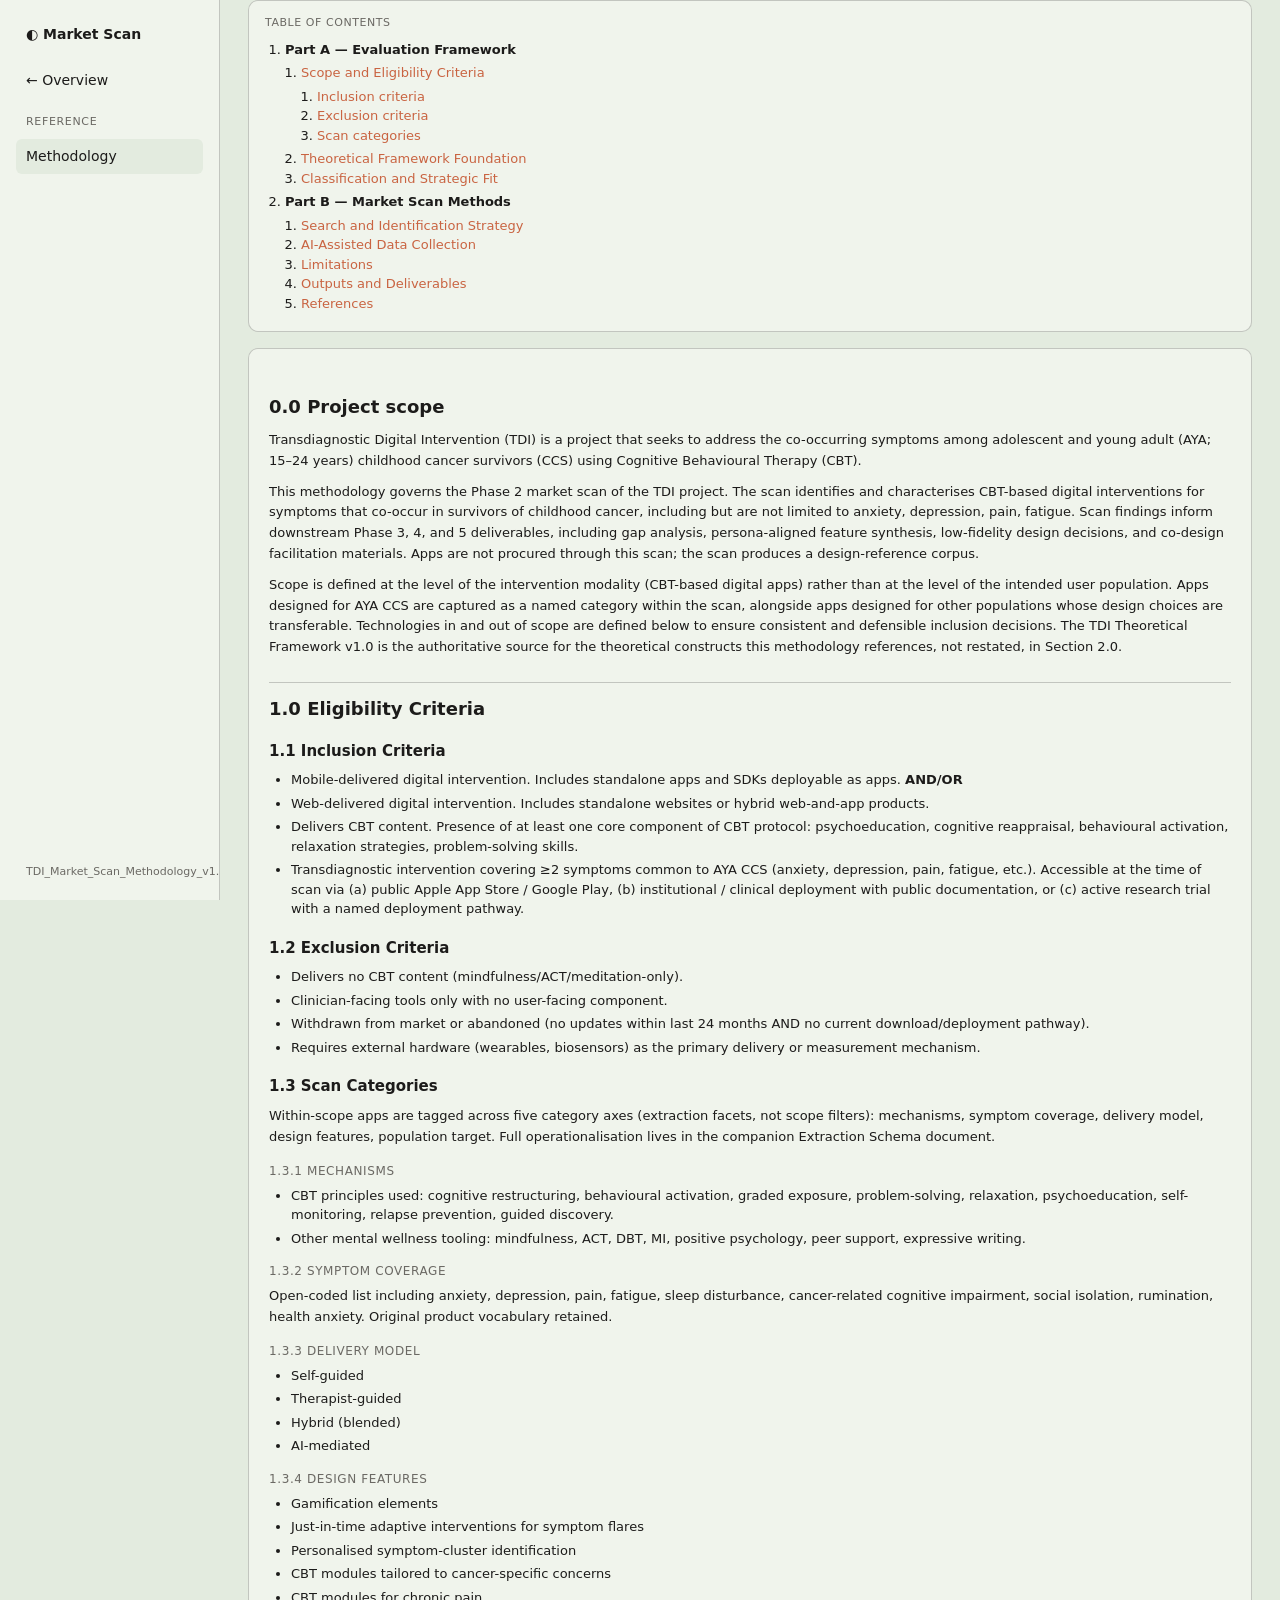
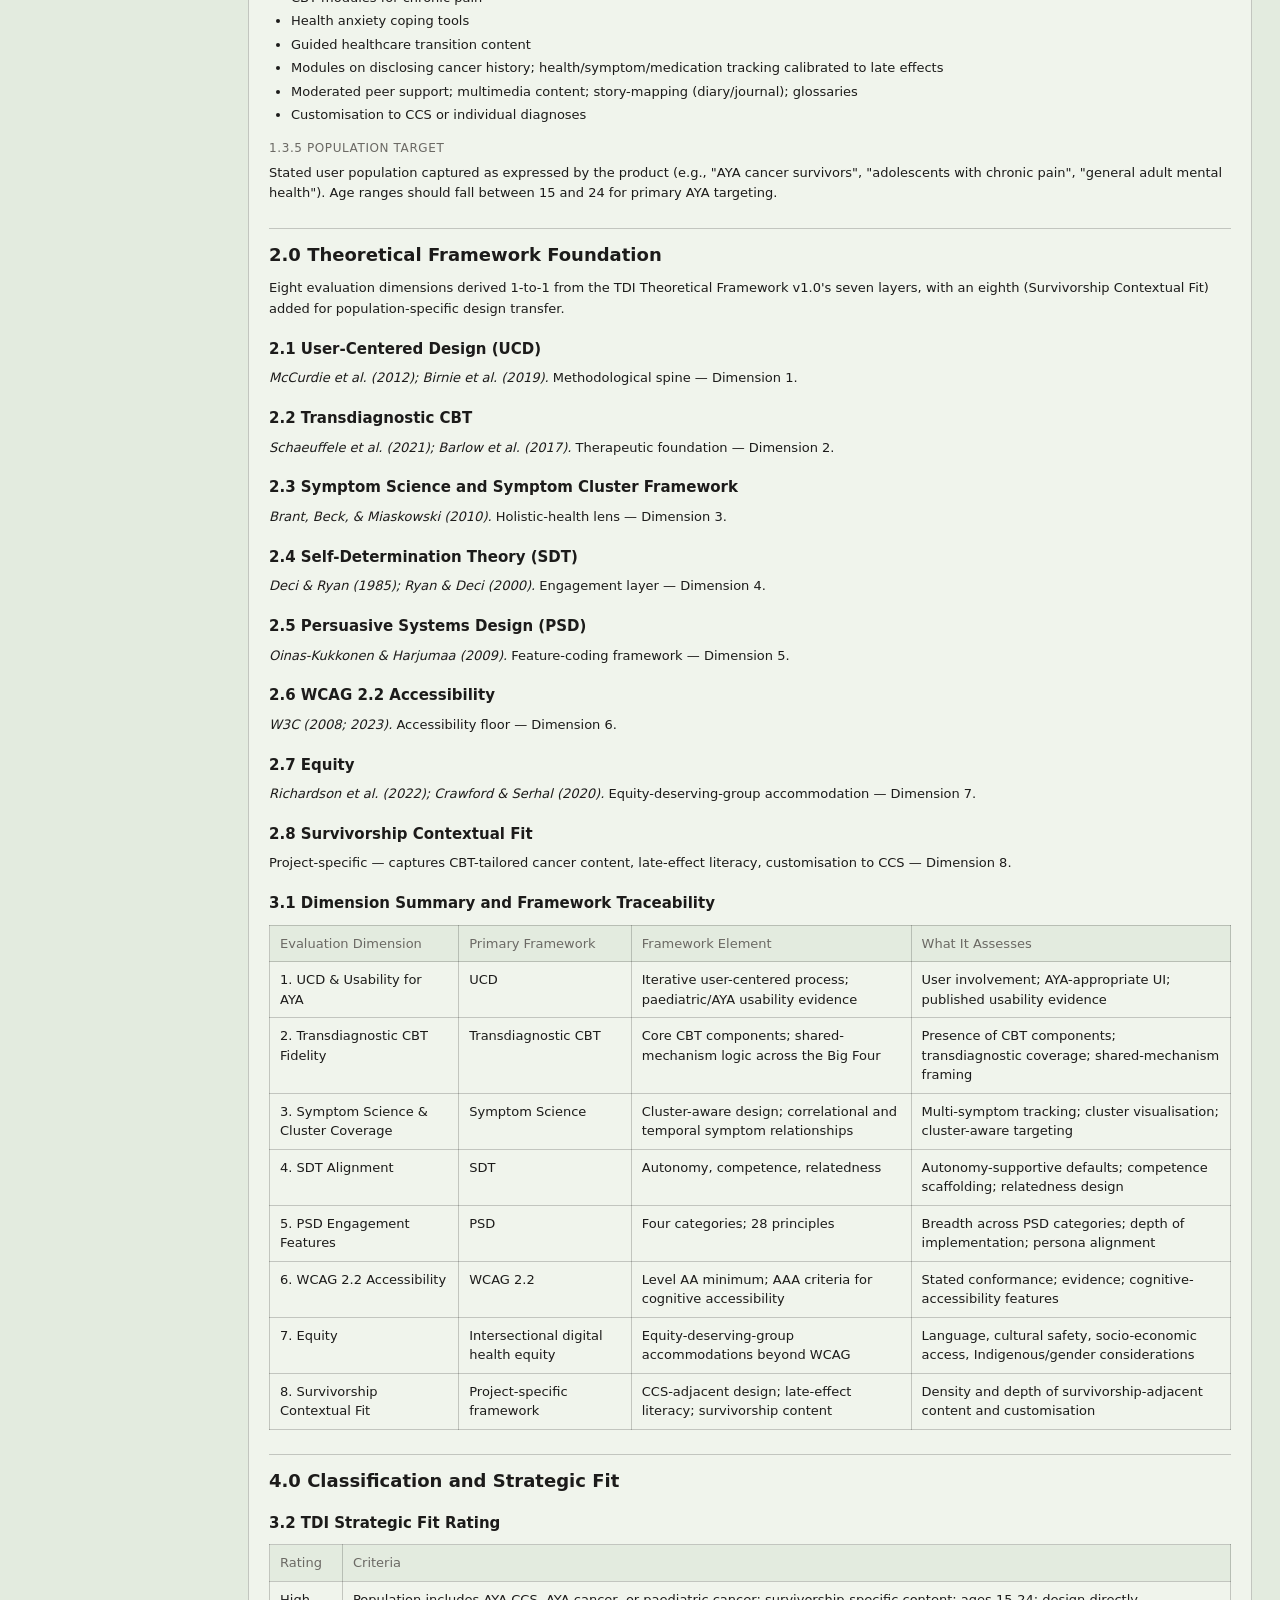
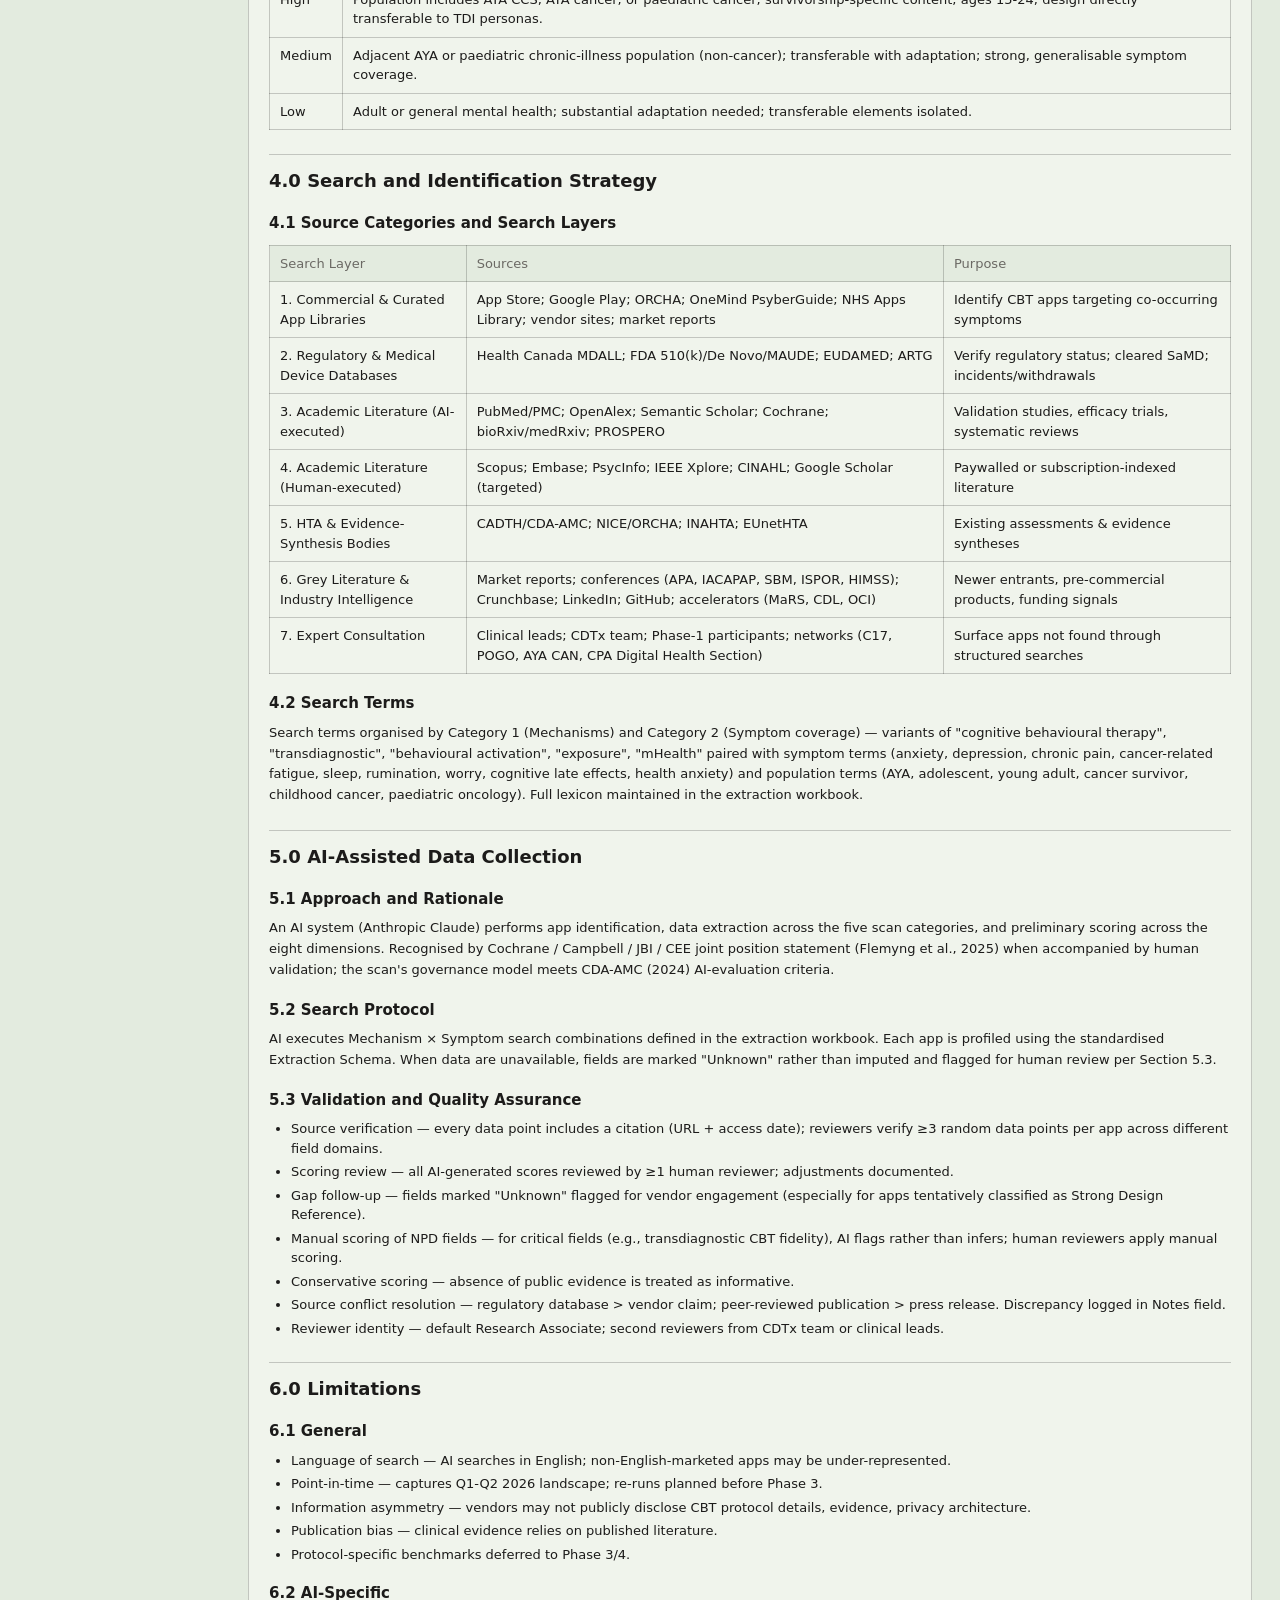
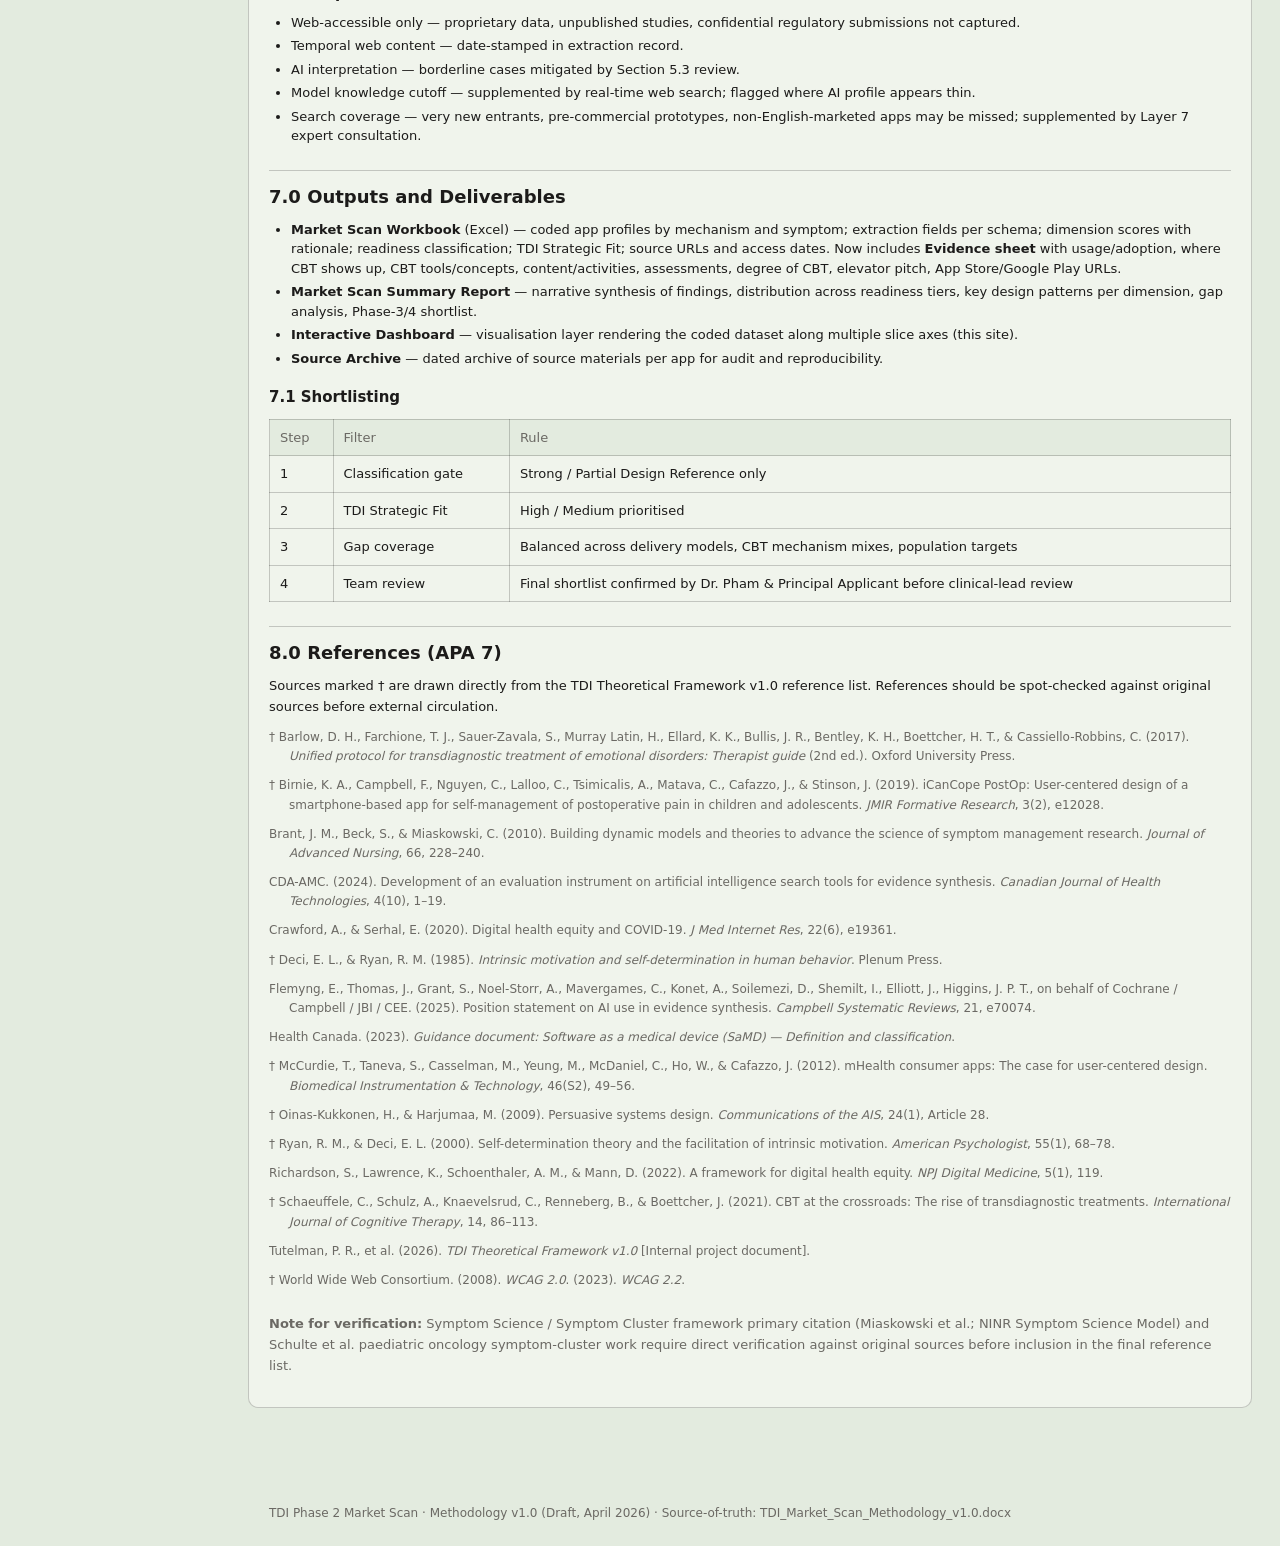
==== commit bbae5af9: "Add files via upload" ====
--- a/methodology.html
+++ b/methodology.html
@@ -8,24 +8,18 @@
 </head>
 <body>
 
-<header class="hero">
-  <div class="hero-inner">
-    <h1>TDI Market Scan Methodology v1.0</h1>
-    <p class="lede">Framework Application and Scan Methods — CBT-Based Digital Interventions for the Big Four Symptom Targets in AYA Childhood Cancer Survivorship.</p>
-    <div class="hero-meta">
-      <span>Phase 2: Product Definition</span>
-      <span>April 2026</span>
-      <span>Version 1.0 (Draft)</span>
-    </div>
-  </div>
-</header>
+<div class="page-layout">
 
 <nav class="tabs">
   <div class="tabs-inner">
-    <button><a href="index.html" style="color:inherit;text-decoration:none;">&larr; Dashboard</a></button>
-    <button class="active">Methodology</button>
+    <div class="brand">◐ Market Scan</div>
+    <div class="nav">
+      <button><a href="index.html" style="color:inherit;text-decoration:none;">← Overview</a></button>
+      <span class="group-label">Reference</span>
+      <button class="active">Methodology</button>
+    </div>
     <div class="spacer"></div>
-    <span class="meta">Source: TDI_Market_Scan_Methodology_v1.0.docx</span>
+    <span class="meta">TDI_Market_Scan_Methodology_v1.0</span>
   </div>
 </nav>
 
@@ -60,12 +54,13 @@
   </div>
 
   <article class="panel method-body">
-
-    <p><em>Transdiagnostic Digital Intervention (TDI) is a project that seeks to address the co-occurring symptoms among adolescent and young adult (AYA; 15–24 years) childhood cancer survivors (CCS) using Cognitive Behavioural Therapy (CBT).</em></p>
-    <p><em>This methodology governs the Phase 2 market scan of the TDI project. The scan identifies and characterises CBT-based digital interventions for symptoms that co-occur in survivors of childhood cancer, including but are not limited to anxiety, depression, pain, fatigue. Scan findings inform downstream Phase 3, 4, and 5 deliverables, including gap analysis, persona-aligned feature synthesis, low-fidelity design decisions, and co-design facilitation materials. Apps are not procured through this scan; the scan produces a design-reference corpus.</em></p>
-    <p><em>Scope is defined at the level of the intervention modality (CBT-based digital apps) rather than at the level of the intended user population. Apps designed for AYA CCS are captured as a named category within the scan, alongside apps designed for other populations whose design choices are transferable. Technologies in and out of scope are defined below to ensure consistent and defensible inclusion decisions. The TDI Theoretical Framework v1.0 is the authoritative source for the theoretical constructs this methodology references, not restated, in Section 2.0.</em></p>
-
-    <h2 id="s1">1.0 Scope and Eligibility Criteria</h2>
+    <h2 id="s0">0.0 Project scope</h2>
+
+    <p>Transdiagnostic Digital Intervention (TDI) is a project that seeks to address the co-occurring symptoms among adolescent and young adult (AYA; 15–24 years) childhood cancer survivors (CCS) using Cognitive Behavioural Therapy (CBT).</p>
+    <p>This methodology governs the Phase 2 market scan of the TDI project. The scan identifies and characterises CBT-based digital interventions for symptoms that co-occur in survivors of childhood cancer, including but are not limited to anxiety, depression, pain, fatigue. Scan findings inform downstream Phase 3, 4, and 5 deliverables, including gap analysis, persona-aligned feature synthesis, low-fidelity design decisions, and co-design facilitation materials. Apps are not procured through this scan; the scan produces a design-reference corpus.</p>
+    <p>Scope is defined at the level of the intervention modality (CBT-based digital apps) rather than at the level of the intended user population. Apps designed for AYA CCS are captured as a named category within the scan, alongside apps designed for other populations whose design choices are transferable. Technologies in and out of scope are defined below to ensure consistent and defensible inclusion decisions. The TDI Theoretical Framework v1.0 is the authoritative source for the theoretical constructs this methodology references, not restated, in Section 2.0.</p>
+
+    <h2 id="s1">1.0 Eligibility Criteria</h2>
 
     <h3 id="s1-1">1.1 Inclusion Criteria</h3>
     <ul>
@@ -261,6 +256,8 @@
 
 </main>
 
+</div><!-- /.page-layout -->
+
 <footer>
   <div>TDI Phase 2 Market Scan · Methodology v1.0 (Draft, April 2026) · Source-of-truth: TDI_Market_Scan_Methodology_v1.0.docx</div>
 </footer>
--- a/styles.css
+++ b/styles.css
@@ -1,262 +1,393 @@
-/* TDI Phase 2 Market Scan Dashboard — vanilla CSS, GitHub-Pages-ready */
+/* TDI Phase 2 Market Scan — Pulse/template design system */
 :root {
-  --bg: #f6f7f9;
-  --panel: #ffffff;
-  --ink: #1a1f2e;
-  --ink-soft: #4a5568;
-  --muted: #8392ab;
-  --line: #e6eaf0;
-  --accent: #2b59c3;
-  --accent-soft: #e8efff;
-  --good: #1c8b5a;
-  --warn: #c97f00;
-  --bad: #b3261e;
-  --neutral: #6b7280;
-  --shadow: 0 1px 2px rgba(20,20,30,.04), 0 4px 12px rgba(20,20,30,.05);
-}
+  --bg: #e3ebdf;
+  --surface: #f0f4ec;
+  --ink: #1c1b1a;
+  --ink-soft: #6b6964;
+  --muted: #6b6964;
+  --line: #00000031;
+  --accent: #c96442;
+  --accent-soft: rgba(201,100,66,.08);
+  --good: #2f7d4a;
+  --warn: #a07300;
+  --bad: #b53a2a;
+}
+
 * { box-sizing: border-box; }
-html, body { margin:0; padding:0; }
+html, body { margin: 0; padding: 0; }
 body {
   background: var(--bg);
   color: var(--ink);
-  font-family: -apple-system, BlinkMacSystemFont, "Segoe UI", Roboto, Helvetica, Arial, sans-serif;
-  font-size: 14px;
-  line-height: 1.5;
+  font: 14px/1.5 -apple-system, BlinkMacSystemFont, "Segoe UI", system-ui, sans-serif;
 }
 a { color: var(--accent); text-decoration: none; }
 a:hover { text-decoration: underline; }
 
-.shell { max-width: 1280px; margin: 0 auto; padding: 24px 24px 64px; }
-header.hero {
-  background: linear-gradient(135deg, #1f3a8a 0%, #2b59c3 100%);
-  color: white;
-  padding: 28px 24px;
-}
-.hero-inner { max-width: 1280px; margin: 0 auto; }
-.hero h1 { margin: 0 0 6px; font-size: 22px; font-weight: 600; }
-.hero p.lede { margin: 0; opacity: .9; font-size: 14px; }
-.hero-meta { display:flex; gap:16px; flex-wrap:wrap; margin-top:14px; font-size:12px; opacity:.85; }
-.hero-meta span::before { content: "·"; margin-right: 8px; }
-.hero-meta span:first-child::before { content: ""; margin-right: 0; }
-
+/* ── Layout ──────────────────────────────────────────────── */
+.page-layout { display: flex; align-items: flex-start; }
+.shell { flex: 1; min-width: 0; padding: 0 28px 56px; }
+
+/* ── Sidebar ─────────────────────────────────────────────── */
 nav.tabs {
-  background: white; border-bottom: 1px solid var(--line); position: sticky; top: 0; z-index: 50;
+  width: 220px; min-width: 220px; flex-shrink: 0;
+  background: var(--surface); border-right: 1px solid var(--line);
+  position: sticky; top: 0; height: 100vh; overflow-y: auto;
+  z-index: 50; padding: 16px;
 }
 .tabs-inner {
-  max-width: 1280px; margin: 0 auto; padding: 0 24px;
-  display: flex; gap: 4px; align-items: center; height: 48px;
-}
-.tabs-inner button {
+  display: flex; flex-direction: column; min-height: calc(100vh - 32px);
+}
+
+.brand {
+  font-weight: 600; font-size: 14px; color: var(--ink);
+  padding: 8px 10px 18px;
+}
+
+.nav { display: flex; flex-direction: column; gap: 2px; }
+.nav button,
+.tabs-inner > button {
   appearance: none; background: none; border: 0; cursor: pointer;
-  padding: 8px 14px; font-size: 13px; color: var(--ink-soft);
-  border-radius: 8px; font-weight: 500;
-}
-.tabs-inner button:hover, .tabs-inner button.active { background: var(--accent-soft); color: var(--accent); }
+  padding: 7px 10px; border-radius: 6px; font: inherit;
+  color: var(--ink); text-align: left; width: 100%;
+  transition: background .1s;
+}
+.nav button:hover,
+.tabs-inner > button:hover { background: var(--bg); }
+.nav button.active,
+.tabs-inner > button.active { background: var(--bg); font-weight: 500; }
+
+.group-label {
+  font-size: 11px; color: var(--muted); display: block;
+  padding: 14px 10px 6px; text-transform: uppercase; letter-spacing: .06em;
+}
 .tabs-inner .spacer { flex: 1; }
-.tabs-inner .meta { color: var(--muted); font-size: 12px; }
-
-.kpi-grid { display: grid; grid-template-columns: repeat(4, 1fr); gap: 16px; margin-bottom: 20px; }
-.kpi { background: var(--panel); border: 1px solid var(--line); border-radius: 12px; padding: 16px; box-shadow: var(--shadow); }
-.kpi .label { font-size: 12px; color: var(--muted); text-transform: uppercase; letter-spacing: .04em; }
-.kpi .value { font-size: 28px; font-weight: 700; margin-top: 6px; }
-.kpi .sub { font-size: 12px; color: var(--ink-soft); margin-top: 4px; }
-
-.panel { background: var(--panel); border: 1px solid var(--line); border-radius: 12px; box-shadow: var(--shadow); padding: 18px; margin-bottom: 18px; }
+.tabs-inner .meta { font-size: 11px; color: var(--muted); padding: 4px 10px; }
+
+/* ── Topbar ──────────────────────────────────────────────── */
+.topbar {
+  padding: 16px 0; display: flex; justify-content: space-between;
+  align-items: center; border-bottom: 1px solid var(--line); margin-bottom: 24px;
+}
+.topbar h1 { font-size: 20px; margin: 0; letter-spacing: -0.01em; font-weight: 600; }
+.topbar .right {
+  display: flex; align-items: center; gap: 12px; color: var(--muted); font-size: 13px;
+}
+.btn-primary {
+  background: var(--accent); color: #fff; border: 1px solid var(--accent);
+  padding: 7px 13px; border-radius: 6px; font: inherit; cursor: pointer; font-size: 13px;
+  transition: opacity .1s;
+}
+.btn-primary:hover { opacity: .86; }
+.btn-secondary {
+  background: transparent; color: var(--ink); border: 1px solid var(--line);
+  padding: 7px 13px; border-radius: 6px; font: inherit; cursor: pointer; font-size: 13px;
+  transition: background .1s;
+}
+.btn-secondary:hover { background: var(--bg); }
+
+/* ── KPI grid ────────────────────────────────────────────── */
+.kpi-grid { display: grid; grid-template-columns: repeat(4,1fr); gap: 16px; margin-bottom: 24px; }
+@media (max-width: 900px) { .kpi-grid { grid-template-columns: repeat(2,1fr); } }
+.kpi { background: var(--surface); border: 1px solid var(--line); border-radius: 10px; padding: 16px 18px; }
+.kpi .label { font-size: 12px; color: var(--muted); text-transform: uppercase; letter-spacing: .05em; margin-bottom: 8px; }
+.kpi .value { font-size: 28px; letter-spacing: -0.02em; }
+.kpi .sub   { font-size: 12px; color: var(--muted); margin-top: 4px; }
+
+/* ── Panels ──────────────────────────────────────────────── */
+.panel { background: var(--surface); border: 1px solid var(--line); border-radius: 10px; padding: 20px; margin-bottom: 16px; }
 .panel h2 { margin: 0 0 12px; font-size: 16px; font-weight: 600; }
-.panel h3 { margin: 0 0 8px; font-size: 14px; font-weight: 600; color: var(--ink-soft); }
-
-.chart-grid { display: grid; grid-template-columns: repeat(2, 1fr); gap: 16px; }
-@media (max-width: 980px) {
-  .chart-grid { grid-template-columns: 1fr; }
-  .kpi-grid { grid-template-columns: repeat(2, 1fr); }
-}
-.chart-card { background: var(--panel); border:1px solid var(--line); border-radius: 12px; padding: 16px; box-shadow: var(--shadow); }
-.chart-card h3 { margin-top: 0; }
+.panel h3 { margin: 0 0 16px; font-size: 14px; font-weight: 500; }
+
+/* ── Chart grid ──────────────────────────────────────────── */
+.chart-grid { display: grid; grid-template-columns: repeat(2,1fr); gap: 16px; }
+@media (max-width: 900px) { .chart-grid { grid-template-columns: 1fr; } }
+.chart-card { background: var(--surface); border: 1px solid var(--line); border-radius: 10px; padding: 20px; }
+.chart-card h3 {
+  margin-top: 0; margin-bottom: 16px; font-size: 13px;
+  font-weight: 500; color: var(--muted);
+}
 .chart-wrap { position: relative; height: 280px; }
 
+/* ── Filters ─────────────────────────────────────────────── */
 .filter-row {
   display: grid; grid-template-columns: 2fr 1fr 1fr 1fr 1fr 1fr; gap: 10px;
   align-items: end; margin-bottom: 16px;
 }
 @media (max-width: 980px) { .filter-row { grid-template-columns: 1fr 1fr; } }
-.filter-row label { display: block; font-size: 11px; color: var(--muted); text-transform: uppercase; letter-spacing: .04em; margin-bottom: 4px; }
-.filter-row input[type=text], .filter-row select {
-  width: 100%; padding: 8px 10px; border: 1px solid var(--line); border-radius: 8px; background: white;
-  font-size: 13px; color: var(--ink);
-}
-.filter-row input[type=text]:focus, .filter-row select:focus {
-  outline: 2px solid var(--accent-soft); border-color: var(--accent);
-}
+.filter-row label {
+  display: block; font-size: 11px; color: var(--muted);
+  text-transform: uppercase; letter-spacing: .05em; margin-bottom: 4px;
+}
+.filter-row input[type=text],
+.filter-row select {
+  width: 100%; padding: 7px 10px;
+  border: 1px solid var(--line); border-radius: 6px;
+  background: var(--surface); font: inherit; color: var(--ink);
+}
+.filter-row input[type=text]::placeholder { color: var(--muted); }
+.filter-row input[type=text]:focus,
+.filter-row select:focus {
+  outline: none; border-color: var(--accent);
+  box-shadow: 0 0 0 2px var(--accent-soft);
+}
+
+/* ── Chips ───────────────────────────────────────────────── */
 .chip-row { display: flex; flex-wrap: wrap; gap: 6px; margin-bottom: 8px; }
 .chip {
-  display: inline-flex; align-items: center; gap: 6px;
-  padding: 4px 10px; border-radius: 999px; font-size: 12px;
-  background: var(--accent-soft); color: var(--accent); cursor: pointer; border: 1px solid transparent;
-}
-.chip.off { background: #f1f3f8; color: var(--muted); }
-.chip:hover { border-color: var(--accent); }
-.clear-btn { background: none; border: 0; color: var(--accent); cursor: pointer; padding: 4px 8px; font-size: 12px; }
-
+  display: inline-flex; align-items: center; gap: 5px;
+  padding: 3px 10px; border-radius: 999px; font-size: 12px;
+  background: var(--bg); color: var(--ink); cursor: pointer;
+  border: 1px solid var(--line); transition: border-color .1s, color .1s;
+}
+.chip:hover  { border-color: var(--accent); color: var(--accent); }
+.chip.off    { color: var(--muted); }
+.clear-btn   {
+  background: none; border: 0; color: var(--accent); cursor: pointer;
+  padding: 3px 8px; font: inherit; font-size: 12px;
+}
+.clear-btn:hover { opacity: .75; }
+
+/* ── Tables ──────────────────────────────────────────────── */
 table.scan { width: 100%; border-collapse: collapse; font-size: 13px; }
-table.scan th, table.scan td { padding: 8px 10px; border-bottom: 1px solid var(--line); text-align: left; vertical-align: top; }
+table.scan th,
+table.scan td { padding: 10px 8px; border-top: 1px solid var(--line); text-align: left; vertical-align: top; }
 table.scan th {
-  background: #f4f6fb; color: var(--ink-soft); font-weight: 600; font-size: 12px;
-  text-transform: uppercase; letter-spacing: .04em; cursor: pointer; user-select: none;
-  position: sticky; top: 0; z-index: 5;
-}
-table.scan th.sort-asc::after { content: " ▲"; color: var(--accent); }
+  background: var(--surface); color: var(--muted); font-weight: 500; font-size: 11px;
+  text-transform: uppercase; letter-spacing: .05em; cursor: pointer; user-select: none;
+  position: sticky; top: 0; z-index: 5; border-top: 0; border-bottom: 1px solid var(--line);
+}
+table.scan th.sort-asc::after  { content: " ▲"; color: var(--accent); }
 table.scan th.sort-desc::after { content: " ▼"; color: var(--accent); }
-table.scan tbody tr { background: white; }
-table.scan tbody tr:hover { background: #fafbff; cursor: pointer; }
-.product-name { font-weight: 600; }
-.country-tag { display: inline-block; font-size: 11px; padding: 2px 8px; border-radius: 999px; background: #f1f3f8; color: var(--ink-soft); }
+table.scan tbody tr { background: var(--surface); }
+table.scan tbody tr:hover { background: var(--bg); cursor: pointer; }
+
+.product-name { font-weight: 500; }
+.country-tag {
+  display: inline-block; font-size: 11px; padding: 2px 8px;
+  border-radius: 999px; background: var(--bg); border: 1px solid var(--line); color: var(--muted);
+}
 .symptom-tags { display: flex; flex-wrap: wrap; gap: 4px; }
-.tag { display: inline-block; font-size: 11px; padding: 2px 7px; border-radius: 999px; background: var(--accent-soft); color: var(--accent); }
-.tag.muted { background: #f1f3f8; color: var(--muted); }
-.tag.good { background: #e6f4ec; color: var(--good); }
-.tag.warn { background: #fbf2e1; color: var(--warn); }
-.tag.bad { background: #fde7e6; color: var(--bad); }
-
-.cell-yes { color: var(--good); font-weight: 600; }
-.cell-no { color: var(--muted); }
+.tag {
+  display: inline-block; font-size: 11px; padding: 2px 8px;
+  border-radius: 999px; background: var(--bg); border: 1px solid var(--line); color: var(--muted);
+}
+.tag.good { background: rgba(47,125,74,.08); color: var(--good); border-color: rgba(47,125,74,.3); }
+.tag.warn { background: rgba(160,115,0,.08); color: var(--warn); border-color: rgba(160,115,0,.3); }
+.tag.bad  { background: rgba(181,58,42,.08); color: var(--bad);  border-color: rgba(181,58,42,.3); }
+
+.cell-yes     { color: var(--good); font-weight: 500; }
+.cell-no      { color: var(--muted); }
 .cell-unknown { color: var(--warn); font-style: italic; }
 
-/* View toggle */
-.view-toggle-row {
-  display: flex; align-items: center; gap: 8px; flex-wrap: wrap;
-  padding-top: 8px; border-top: 1px solid var(--line); margin-top: 8px;
-}
-.view-toggle-label { font-size: 12px; color: var(--muted); text-transform: uppercase; letter-spacing: .04em; }
-.view-toggle {
-  appearance: none; background: white; border: 1px solid var(--line); border-radius: 8px;
-  padding: 6px 12px; font-size: 12px; color: var(--ink-soft); cursor: pointer; font-weight: 500;
-}
-.view-toggle:hover { border-color: var(--accent); color: var(--accent); }
-.view-toggle.active { background: var(--accent); border-color: var(--accent); color: white; }
-.view-toggle-hint { font-size: 11px; color: var(--muted); margin-left: auto; }
-
-/* Card grid (catalog) */
-.cards-grid {
-  display: grid; grid-template-columns: repeat(2, 1fr); gap: 16px;
-  margin-bottom: 18px;
-}
-@media (max-width: 980px) { .cards-grid { grid-template-columns: 1fr; } }
-
+/* ── Product cards ───────────────────────────────────────── */
+.cards-grid { display: flex; flex-direction: column; gap: 8px; margin-bottom: 16px; }
 .product-card {
-  background: var(--panel); border: 1px solid var(--line); border-radius: 12px;
-  box-shadow: var(--shadow); padding: 18px 20px 16px; cursor: pointer;
-  display: flex; flex-direction: column; gap: 10px;
-  transition: border-color .12s ease, transform .12s ease, box-shadow .12s ease;
-}
-.product-card:hover { border-color: var(--accent); transform: translateY(-1px); box-shadow: 0 2px 4px rgba(43,89,195,.06), 0 8px 22px rgba(43,89,195,.12); }
-.product-card .pc-header { display: flex; gap: 10px; align-items: flex-start; flex-wrap: wrap; }
-.product-card .pc-id { font-size: 11px; color: var(--muted); font-weight: 600; letter-spacing: .04em; }
-.product-card .pc-name { font-size: 17px; font-weight: 700; line-height: 1.2; }
-.product-card .pc-meta { font-size: 12px; color: var(--ink-soft); }
-.product-card .pc-meta .sep { color: var(--muted); margin: 0 6px; }
+  background: var(--surface); border: 1px solid var(--line); border-radius: 10px;
+  padding: 14px 16px; cursor: pointer;
+  display: flex; flex-direction: row; align-items: flex-start; gap: 20px;
+  transition: border-color .1s;
+}
+.product-card:hover { border-color: var(--accent); }
+
+.product-card .pc-left { width: 190px; flex-shrink: 0; display: flex; flex-direction: column; gap: 3px; }
+.product-card .pc-id   { font-size: 10px; color: var(--muted); font-weight: 500; letter-spacing: .05em; text-transform: uppercase; }
+.product-card .pc-name { font-size: 14px; font-weight: 600; line-height: 1.2; margin-bottom: 2px; }
+.product-card .pc-meta { font-size: 12px; color: var(--muted); }
+
+.product-card .pc-body { flex: 1; min-width: 0; display: flex; flex-direction: column; gap: 6px; }
 .product-card .pc-pitch {
-  font-size: 13px; line-height: 1.5; color: var(--ink);
-  background: #f6f8fc; border-left: 3px solid var(--accent); padding: 8px 10px;
-  border-radius: 4px;
-}
-.product-card .pc-stores { display: flex; gap: 6px; flex-wrap: wrap; }
-.product-card .pc-tags { display: flex; flex-wrap: wrap; gap: 4px; }
-.product-card .pc-tag-row { display: grid; grid-template-columns: 70px 1fr; align-items: start; gap: 6px; font-size: 11px; }
-.product-card .pc-tag-row > .label { color: var(--muted); text-transform: uppercase; letter-spacing: .04em; padding-top: 3px; }
-
-.product-card .pc-evidence {
-  display: grid; grid-template-columns: 1fr 1fr; gap: 8px 14px;
-  padding-top: 10px; border-top: 1px solid var(--line); margin-top: 4px;
-}
-.product-card .pc-evidence .field { font-size: 12px; }
-.product-card .pc-evidence .field-label {
-  font-size: 10px; color: var(--muted); text-transform: uppercase; letter-spacing: .04em;
-  font-weight: 600; margin-bottom: 2px;
-}
-.product-card .pc-evidence .field-value {
-  color: var(--ink); display: -webkit-box; -webkit-box-orient: vertical;
-  -webkit-line-clamp: 4; line-clamp: 4; overflow: hidden;
-}
-.product-card .pc-evidence .field-value.unknown { color: var(--warn); font-style: italic; }
-.product-card .pc-link {
-  margin-top: 4px; font-size: 12px; color: var(--accent); font-weight: 600;
-  align-self: flex-start;
-}
+  font-size: 12px; line-height: 1.5; color: var(--muted);
+  display: -webkit-box; -webkit-box-orient: vertical; -webkit-line-clamp: 2; overflow: hidden;
+}
+.product-card .pc-tags    { display: flex; flex-wrap: wrap; gap: 3px; }
+.product-card .pc-tag-row { display: grid; grid-template-columns: 62px 1fr; align-items: start; gap: 5px; font-size: 11px; }
+.product-card .pc-tag-row > .label { color: var(--muted); text-transform: uppercase; letter-spacing: .05em; font-size: 10px; padding-top: 3px; }
+.product-card .pc-actions { flex-shrink: 0; display: flex; align-items: center; }
+.product-card .pc-link { font-size: 12px; color: var(--accent); font-weight: 500; white-space: nowrap; }
 .product-card .pc-link::after { content: " →"; }
-@media (max-width: 720px) { .product-card .pc-evidence { grid-template-columns: 1fr; } }
-
-
+
+/* ── Modal ───────────────────────────────────────────────── */
 .modal-back {
-  position: fixed; inset: 0; background: rgba(15,20,35,.35); display: none;
+  position: fixed; inset: 0; background: rgba(28,27,26,.4); display: none;
   z-index: 200; padding: 24px; overflow: auto;
 }
 .modal-back.open { display: flex; align-items: flex-start; justify-content: center; }
 .modal {
-  background: white; border-radius: 14px; max-width: 980px; width: 100%;
-  padding: 24px 26px 28px; box-shadow: 0 8px 40px rgba(15,20,35,.18); position: relative;
+  background: var(--surface); border-radius: 12px;
+  max-width: 980px; width: 100%; padding: 24px 26px 28px;
+  box-shadow: 0 20px 60px rgba(28,27,26,.18); position: relative;
 }
 .modal-close {
-  position: absolute; top: 12px; right: 14px; appearance: none; background: none; border: 0;
-  cursor: pointer; font-size: 22px; color: var(--muted); padding: 6px 10px;
-}
-.modal h2 { margin: 0 0 4px; font-size: 20px; }
-.modal .vendor { color: var(--muted); margin-bottom: 4px; }
-.modal .pitch { font-size: 14px; color: var(--ink); margin: 8px 0 14px; padding: 12px 14px; background: var(--accent-soft); border-radius: 8px; }
+  position: absolute; top: 12px; right: 14px; appearance: none;
+  background: var(--bg); border: 1px solid var(--line); border-radius: 50%;
+  cursor: pointer; font-size: 16px; color: var(--muted);
+  width: 28px; height: 28px; display: flex; align-items: center; justify-content: center; padding: 0;
+  transition: background .1s;
+}
+.modal-close:hover { background: var(--line); color: var(--ink); }
+.modal h2 { margin: 0 0 4px; font-size: 20px; font-weight: 600; }
+.modal .vendor { color: var(--muted); margin-bottom: 4px; font-size: 13px; }
+.modal .pitch {
+  font-size: 14px; color: var(--ink); margin: 8px 0 16px;
+  padding: 12px 14px; background: var(--bg); border-radius: 6px; line-height: 1.6;
+}
 .modal .store-row { display: flex; gap: 8px; flex-wrap: wrap; margin-bottom: 12px; }
 .store-link {
-  display: inline-flex; align-items: center; padding: 6px 12px; border-radius: 8px;
-  background: #1a1f2e; color: white; font-size: 12px; font-weight: 500;
-}
-.store-link:hover { background: var(--accent); text-decoration: none; }
-.store-link.unknown { background: #cbd2dc; color: white; cursor: default; pointer-events: none; }
+  display: inline-flex; align-items: center; padding: 7px 14px; border-radius: 6px;
+  background: var(--ink); color: white; font-size: 13px; font-weight: 500;
+  text-decoration: none; transition: opacity .1s;
+}
+.store-link:hover { opacity: .8; text-decoration: none; color: white; }
+.store-link.unknown {
+  background: var(--bg); color: var(--muted); cursor: default;
+  pointer-events: none; border: 1px solid var(--line);
+}
 
 .detail-grid {
-  display: grid; grid-template-columns: 1fr 1fr; gap: 14px 24px; margin: 12px 0 18px;
-  font-size: 13px;
-}
-.detail-grid .k { color: var(--muted); }
-.detail-grid .v { font-weight: 500; }
-.detail-section h4 { margin: 16px 0 6px; font-size: 12px; color: var(--muted); text-transform: uppercase; letter-spacing: .04em; }
-.detail-section p { margin: 0 0 8px; font-size: 13px; color: var(--ink); white-space: pre-wrap; }
+  display: grid; grid-template-columns: 1fr 1fr; gap: 12px 24px; margin: 12px 0 16px; font-size: 13px;
+}
+.detail-grid .k { color: var(--muted); font-size: 11px; text-transform: uppercase; letter-spacing: .05em; margin-bottom: 2px; font-weight: 500; }
+.detail-grid .v { color: var(--ink); }
+
+.detail-section h4 { margin: 16px 0 6px; font-size: 11px; color: var(--muted); text-transform: uppercase; letter-spacing: .05em; font-weight: 500; }
+.detail-section p  { margin: 0 0 8px; font-size: 13px; color: var(--ink); white-space: pre-wrap; line-height: 1.6; }
 .detail-section ul { margin: 0; padding-left: 18px; font-size: 13px; }
 .detail-section ul li { margin-bottom: 2px; }
+
 .cbt-degree-badge {
-  display: inline-block; padding: 4px 10px; border-radius: 999px; font-size: 11px; font-weight: 600;
-  letter-spacing: .03em; text-transform: uppercase;
-}
-.cbt-degree-badge.core { background: #e6f4ec; color: var(--good); }
-.cbt-degree-badge.mixed { background: #fbf2e1; color: var(--warn); }
-.cbt-degree-badge.loose { background: #fde7e6; color: var(--bad); }
-.cbt-degree-badge.unknown { background: #f1f3f8; color: var(--muted); }
-
-/* Evidence section in modal */
+  display: inline-block; padding: 3px 9px; border-radius: 999px;
+  font-size: 11px; font-weight: 500; text-transform: uppercase;
+}
+.cbt-degree-badge.core    { background: rgba(47,125,74,.1); color: var(--good); border: 1px solid rgba(47,125,74,.3); }
+.cbt-degree-badge.mixed   { background: rgba(160,115,0,.1); color: var(--warn); border: 1px solid rgba(160,115,0,.3); }
+.cbt-degree-badge.loose   { background: rgba(181,58,42,.1); color: var(--bad);  border: 1px solid rgba(181,58,42,.3); }
+.cbt-degree-badge.unknown { background: var(--bg); color: var(--muted); border: 1px solid var(--line); }
+
+/* ── Evidence grid in modal ──────────────────────────────── */
 .evidence-grid { display: grid; grid-template-columns: 1fr 1fr; gap: 10px 24px; }
-@media (max-width: 720px) { .evidence-grid { grid-template-columns: 1fr; } .detail-grid { grid-template-columns: 1fr; } }
+@media (max-width: 720px) {
+  .evidence-grid { grid-template-columns: 1fr; }
+  .detail-grid   { grid-template-columns: 1fr; }
+}
 .evidence-grid > div h4 { margin: 8px 0 4px; }
 
-/* Methodology page */
-.method-toc { background: var(--panel); border: 1px solid var(--line); border-radius: 12px; padding: 14px 18px; margin-bottom: 18px; box-shadow: var(--shadow); font-size: 13px; }
-.method-toc h3 { margin: 0 0 8px; font-size: 13px; color: var(--ink-soft); text-transform: uppercase; letter-spacing: .04em; }
+/* ── CBT Evidence tab ────────────────────────────────────── */
+.ev-card { background: var(--surface); border: 1px solid var(--line); border-radius: 10px; margin-bottom: 12px; overflow: hidden; }
+.ev-header {
+  display: flex; align-items: baseline; flex-wrap: wrap; gap: 8px;
+  padding: 12px 16px; background: var(--bg); border-bottom: 1px solid var(--line);
+}
+.ev-title-block { display: flex; align-items: baseline; gap: 8px; flex: 1; min-width: 0; flex-wrap: wrap; }
+.ev-name        { font-size: 14px; font-weight: 600; color: var(--ink); }
+.ev-meta        { font-size: 11px; color: var(--muted); }
+.ev-degree-text { width: 100%; font-size: 12px; color: var(--muted); font-style: italic; padding-top: 4px; border-top: 1px solid var(--line); margin-top: 4px; }
+.ev-grid { display: grid; grid-template-columns: repeat(4,1fr); }
+.ev-field { padding: 12px 14px; border-right: 1px solid var(--line); border-bottom: 1px solid var(--line); font-size: 12px; }
+.ev-field:nth-child(4n)        { border-right: none; }
+.ev-field:nth-last-child(-n+4) { border-bottom: none; }
+.ev-field-label { font-size: 10px; color: var(--muted); text-transform: uppercase; letter-spacing: .05em; font-weight: 500; margin-bottom: 4px; }
+.ev-field-value         { color: var(--ink); line-height: 1.5; }
+.ev-field-value.unknown { color: var(--warn); font-style: italic; }
+@media (max-width: 980px) {
+  .ev-grid { grid-template-columns: repeat(2,1fr); }
+  .ev-field:nth-child(2n) { border-right: none; }
+  .ev-field:nth-child(4n) { border-right: 1px solid var(--line); }
+}
+
+/* ── Methodology ─────────────────────────────────────────── */
+.method-toc { background: var(--surface); border: 1px solid var(--line); border-radius: 10px; padding: 14px 16px; margin-bottom: 16px; font-size: 13px; }
+.method-toc h3 { margin: 0 0 8px; font-size: 11px; color: var(--muted); text-transform: uppercase; letter-spacing: .05em; font-weight: 500; }
 .method-toc ol { padding-left: 20px; margin: 0; }
 .method-toc ol ol { padding-left: 16px; margin: 4px 0; }
-.method-body h2 { font-size: 19px; margin: 24px 0 10px; padding-top: 12px; border-top: 1px solid var(--line); }
+
+.method-body h2 { font-size: 18px; margin: 24px 0 10px; padding-top: 12px; border-top: 1px solid var(--line); font-weight: 600; }
 .method-body h2:first-of-type { border-top: 0; padding-top: 0; }
-.method-body h3 { font-size: 16px; margin: 18px 0 8px; }
-.method-body h4 { font-size: 14px; margin: 14px 0 6px; color: var(--ink-soft); }
-.method-body p { margin: 0 0 10px; color: var(--ink); }
+.method-body h3  { font-size: 15px; margin: 18px 0 8px; font-weight: 600; }
+.method-body h4  { font-size: 12px; margin: 14px 0 6px; color: var(--muted); font-weight: 500; text-transform: uppercase; letter-spacing: .05em; }
+.method-body p   { margin: 0 0 10px; color: var(--ink); line-height: 1.6; font-size: 13px; }
 .method-body ul, .method-body ol { padding-left: 22px; margin: 6px 0 14px; }
-.method-body li { margin-bottom: 4px; }
+.method-body li  { margin-bottom: 4px; font-size: 13px; }
 .method-body table { width: 100%; border-collapse: collapse; font-size: 13px; margin: 10px 0 16px; }
 .method-body th, .method-body td { padding: 8px 10px; border: 1px solid var(--line); text-align: left; vertical-align: top; }
-.method-body th { background: #f4f6fb; color: var(--ink-soft); font-weight: 600; }
-.method-body .ref-list p { padding-left: 20px; text-indent: -20px; font-size: 13px; color: var(--ink-soft); }
-.method-body code { background: #f1f3f8; padding: 1px 5px; border-radius: 4px; font-size: 12px; }
+.method-body th  { background: var(--bg); color: var(--muted); font-weight: 500; }
+.method-body .ref-list p { padding-left: 20px; text-indent: -20px; font-size: 12px; color: var(--muted); }
+.method-body code { background: var(--bg); padding: 1px 5px; border-radius: 4px; font-size: 12px; border: 1px solid var(--line); }
+
+/* ── Feature comparison matrix ───────────────────────────── */
+.compare-controls { display: flex; gap: 12px; align-items: flex-end; flex-wrap: wrap; margin-top: 10px; }
+.compare-ctrl-label { display: block; font-size: 11px; color: var(--muted); text-transform: uppercase; letter-spacing: .05em; margin-bottom: 4px; font-weight: 500; }
+.compare-controls select { padding: 7px 10px; border: 1px solid var(--line); border-radius: 6px; font: inherit; color: var(--ink); background: var(--surface); }
+
+.feature-matrix { width: 100%; border-collapse: collapse; font-size: 12px; }
+.feature-matrix th, .feature-matrix td { border: 1px solid var(--line); text-align: center; vertical-align: middle; }
+.feature-matrix th.fth-sticky, .feature-matrix td.fcell-name { text-align: left; }
+.fth-sticky { position: sticky; z-index: 10; background: var(--bg); text-align: left; padding: 6px 8px; font-size: 11px; color: var(--muted); font-weight: 500; text-transform: uppercase; letter-spacing: .05em; }
+.fth-id   { left: 0; min-width: 10px; width: 10px; }
+.fth-name { left: 10px; min-width: 10px; width: 130px; max-width: 130px; border-right: 2px solid var(--line); }
+.fth-feature { width: 36px; min-width: 36px; max-width: 36px; height: 130px; padding: 0; vertical-align: bottom; }
+.fth-feature > div { writing-mode: vertical-rl; text-orientation: mixed; transform: rotate(180deg); white-space: nowrap; font-size: 11px; font-weight: 500; color: var(--muted); padding: 6px 10px 4px; overflow: hidden; max-height: 124px; text-overflow: ellipsis; }
+.fth-score { width: 54px; min-width: 54px; height: auto; padding: 6px 4px; font-size: 11px; font-weight: 500; color: var(--muted); writing-mode: horizontal-tb; }
+.fcell     { text-align: center; font-size: 13px; font-weight: 600; padding: 0; }
+.fcell-yes { background: rgba(47,125,74,.1); color: var(--good); }
+.fcell-no  { color: var(--muted); }
+.fcell-unk { background: rgba(160,115,0,.08); color: var(--warn); }
+.fcell-id   { font-size: 10px; color: var(--muted); font-family: monospace; position: sticky; left: 0; background: var(--surface); z-index: 5; padding: 5px 6px; white-space: nowrap; }
+.fcell-name { text-align: left; font-size: 12px; font-weight: 500; position: sticky; left: 10px; background: var(--surface); z-index: 5; padding: 5px 8px; width: 130px; max-width: 130px; white-space: nowrap; overflow: hidden; text-overflow: ellipsis; border-right: 2px solid var(--line); }
+.fcell-score { font-size: 11px; font-weight: 500; color: var(--muted); padding: 0 5px; white-space: nowrap; }
+.feature-matrix tbody tr { cursor: pointer; }
+.feature-matrix tbody tr:hover td    { background: var(--bg); }
+.feature-matrix tbody tr:hover .fcell-yes { background: rgba(47,125,74,.18); }
+.feature-matrix tbody tr:hover .fcell-unk { background: rgba(160,115,0,.15); }
+.frow-hl .fcell-id, .frow-hl .fcell-name { background: var(--accent-soft); }
+.frow-hl td   { background: var(--accent-soft); }
+.frow-hl .fcell-yes { background: rgba(47,125,74,.18); }
+.frow-hl:hover td   { background: rgba(201,100,66,.14); }
+.frow-totals td  { background: var(--bg); font-size: 11px; padding: 4px; }
+.ftotal-label    { text-align: right; padding: 4px 8px; font-weight: 500; color: var(--muted); }
+.ftotal-cell     { color: var(--good); }
+.ftotal-unk      { font-size: 10px; color: var(--warn); }
 
 footer { color: var(--muted); font-size: 12px; padding: 24px 0; text-align: center; }
 .hidden { display: none !important; }
 
+/* ── UI Design Showcase tab ──────────────────────────────── */
+.ds-card   { margin-bottom: 16px; }
+.ds-header { margin-bottom: 14px; }
+.ds-title-row { display: flex; align-items: baseline; gap: 10px; flex-wrap: wrap; margin-bottom: 6px; }
+.ds-name { font-size: 16px; font-weight: 600; margin: 0; color: var(--ink); }
+.ds-org  { font-size: 12px; color: var(--muted); }
+
+.ds-badges { display: flex; gap: 5px; flex-wrap: wrap; margin-bottom: 8px; }
+.ds-badge { border-radius: 999px; padding: 2px 9px; font-size: 11px; font-weight: 500; border: 1px solid var(--line); background: var(--bg); color: var(--muted); }
+.ds-badge.active       { background: rgba(47,125,74,.08); color: var(--good); border-color: rgba(47,125,74,.3); }
+.ds-badge.discontinued { background: rgba(181,58,42,.08); color: var(--bad);  border-color: rgba(181,58,42,.3); }
+
+.ds-links { display: flex; gap: 12px; margin-bottom: 14px; font-size: 13px; }
+.ds-notice { background: var(--accent-soft); border: 1px solid rgba(201,100,66,.2); border-radius: 6px; padding: 8px 12px; font-size: 12px; color: var(--ink-soft); margin-bottom: 12px; }
+.ds-section-label { font-size: 11px; font-weight: 500; text-transform: uppercase; letter-spacing: .05em; color: var(--muted); margin: 0 0 8px; }
+
+.ds-gallery { overflow-x: auto; padding-bottom: 10px; scrollbar-width: thin; scrollbar-color: var(--line) transparent; }
+.ds-gallery::-webkit-scrollbar        { height: 5px; }
+.ds-gallery::-webkit-scrollbar-track  { background: transparent; }
+.ds-gallery::-webkit-scrollbar-thumb  { background: var(--line); border-radius: 3px; }
+.ds-gallery-inner { display: flex; gap: 10px; width: max-content; }
+.ds-shot { display: flex; flex-direction: column; gap: 4px; margin: 0; }
+.ds-shot img { display: block; border-radius: 8px; border: 1px solid var(--line); object-fit: contain; background: var(--bg); }
+.ds-gallery-inner.mobile-gallery .ds-shot img { height: 300px; width: auto; }
+.ds-gallery-inner.web-gallery    .ds-shot img { height: 220px; width: auto; max-width: 520px; }
+.ds-shot figcaption { font-size: 10px; color: var(--muted); text-align: center; white-space: nowrap; overflow: hidden; text-overflow: ellipsis; max-width: 130px; }
+
+.ds-features { display: flex; flex-wrap: wrap; gap: 6px; margin-top: 12px; padding-top: 12px; border-top: 1px solid var(--line); }
+.ds-feature  { background: var(--bg); border: 1px solid var(--line); border-radius: 999px; padding: 3px 10px; font-size: 11px; color: var(--muted); }
+
+/* ── Pills (shared with template) ───────────────────────── */
+.pill { display: inline-block; font-size: 11px; padding: 2px 8px; border-radius: 999px; background: var(--bg); border: 1px solid var(--line); }
+.pill.good { color: var(--good); border-color: rgba(47,125,74,.3); }
+.pill.bad  { color: var(--bad);  border-color: rgba(181,58,42,.3); }
+
 @media print {
   nav.tabs, .filter-row, .chip-row, .modal-back { display: none !important; }
+  .page-layout { display: block; }
   body { background: white; }
   .panel, .chart-card { box-shadow: none; }
 }
